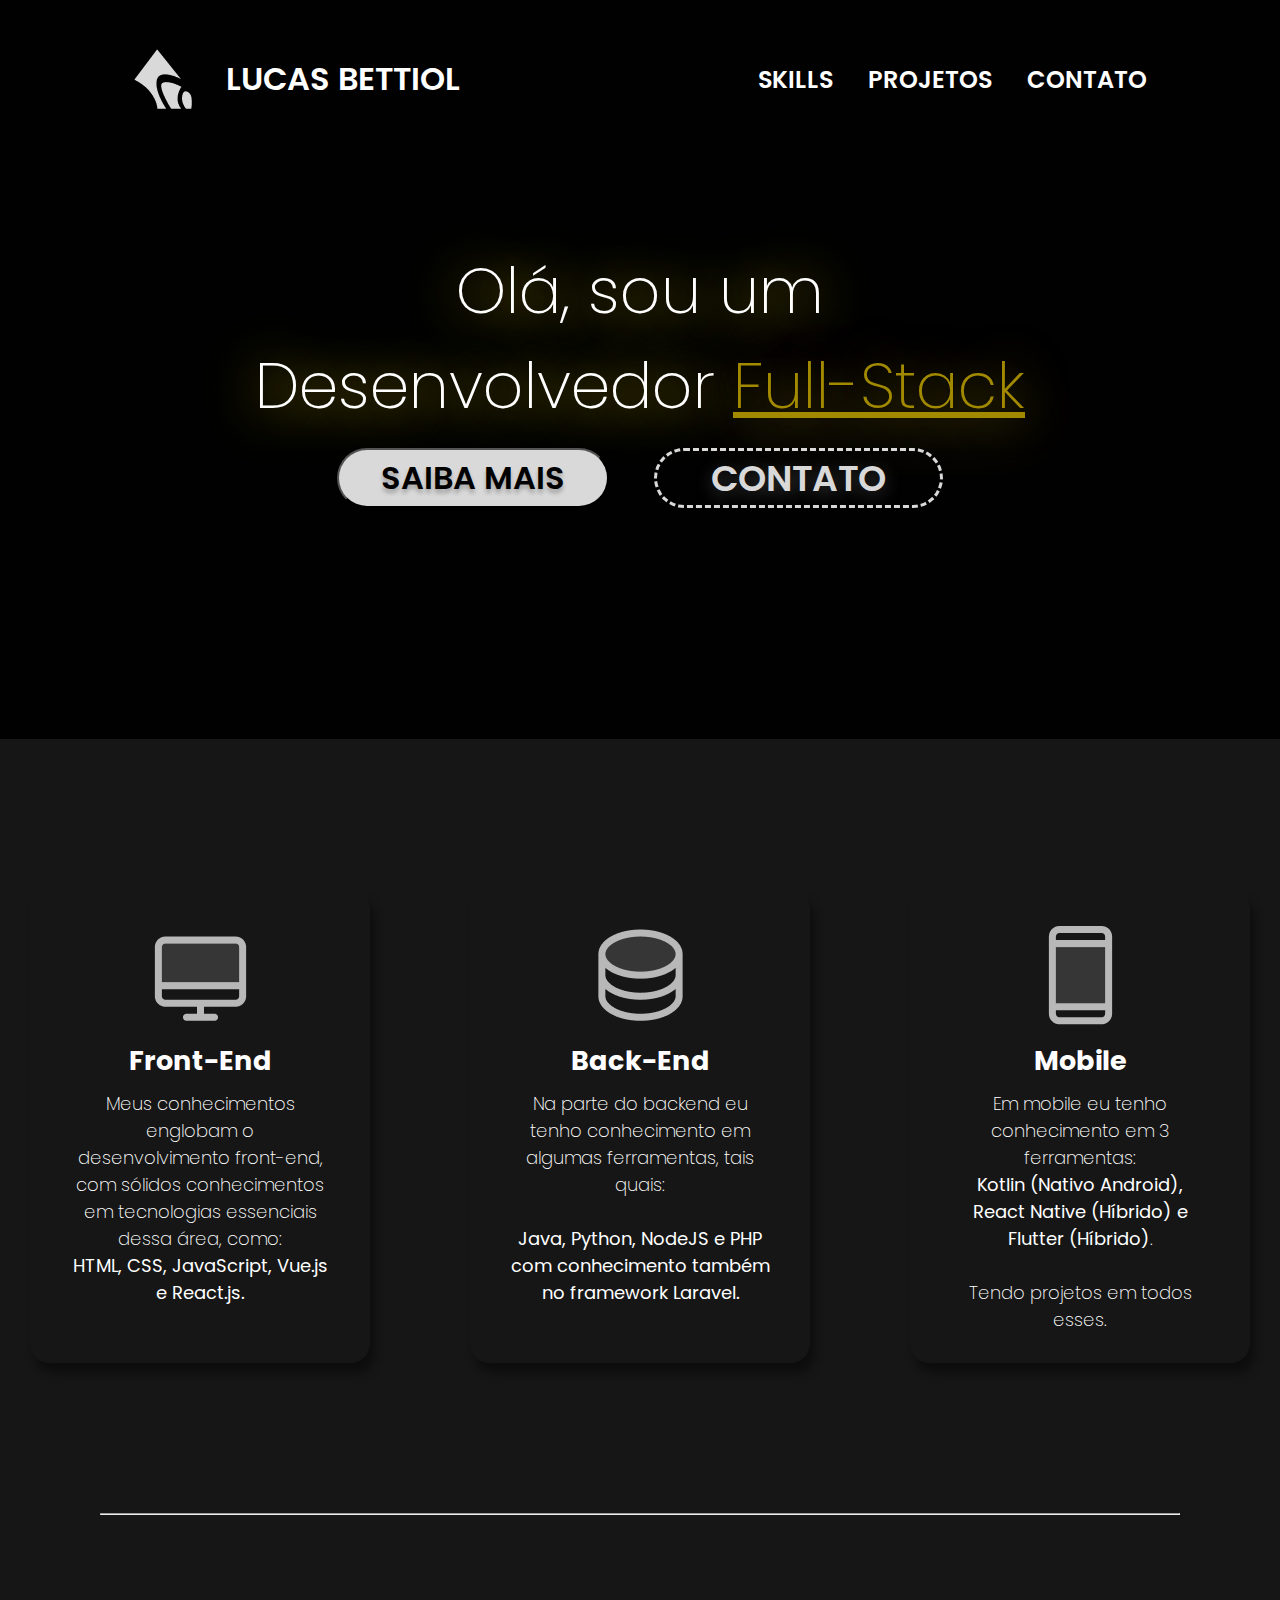
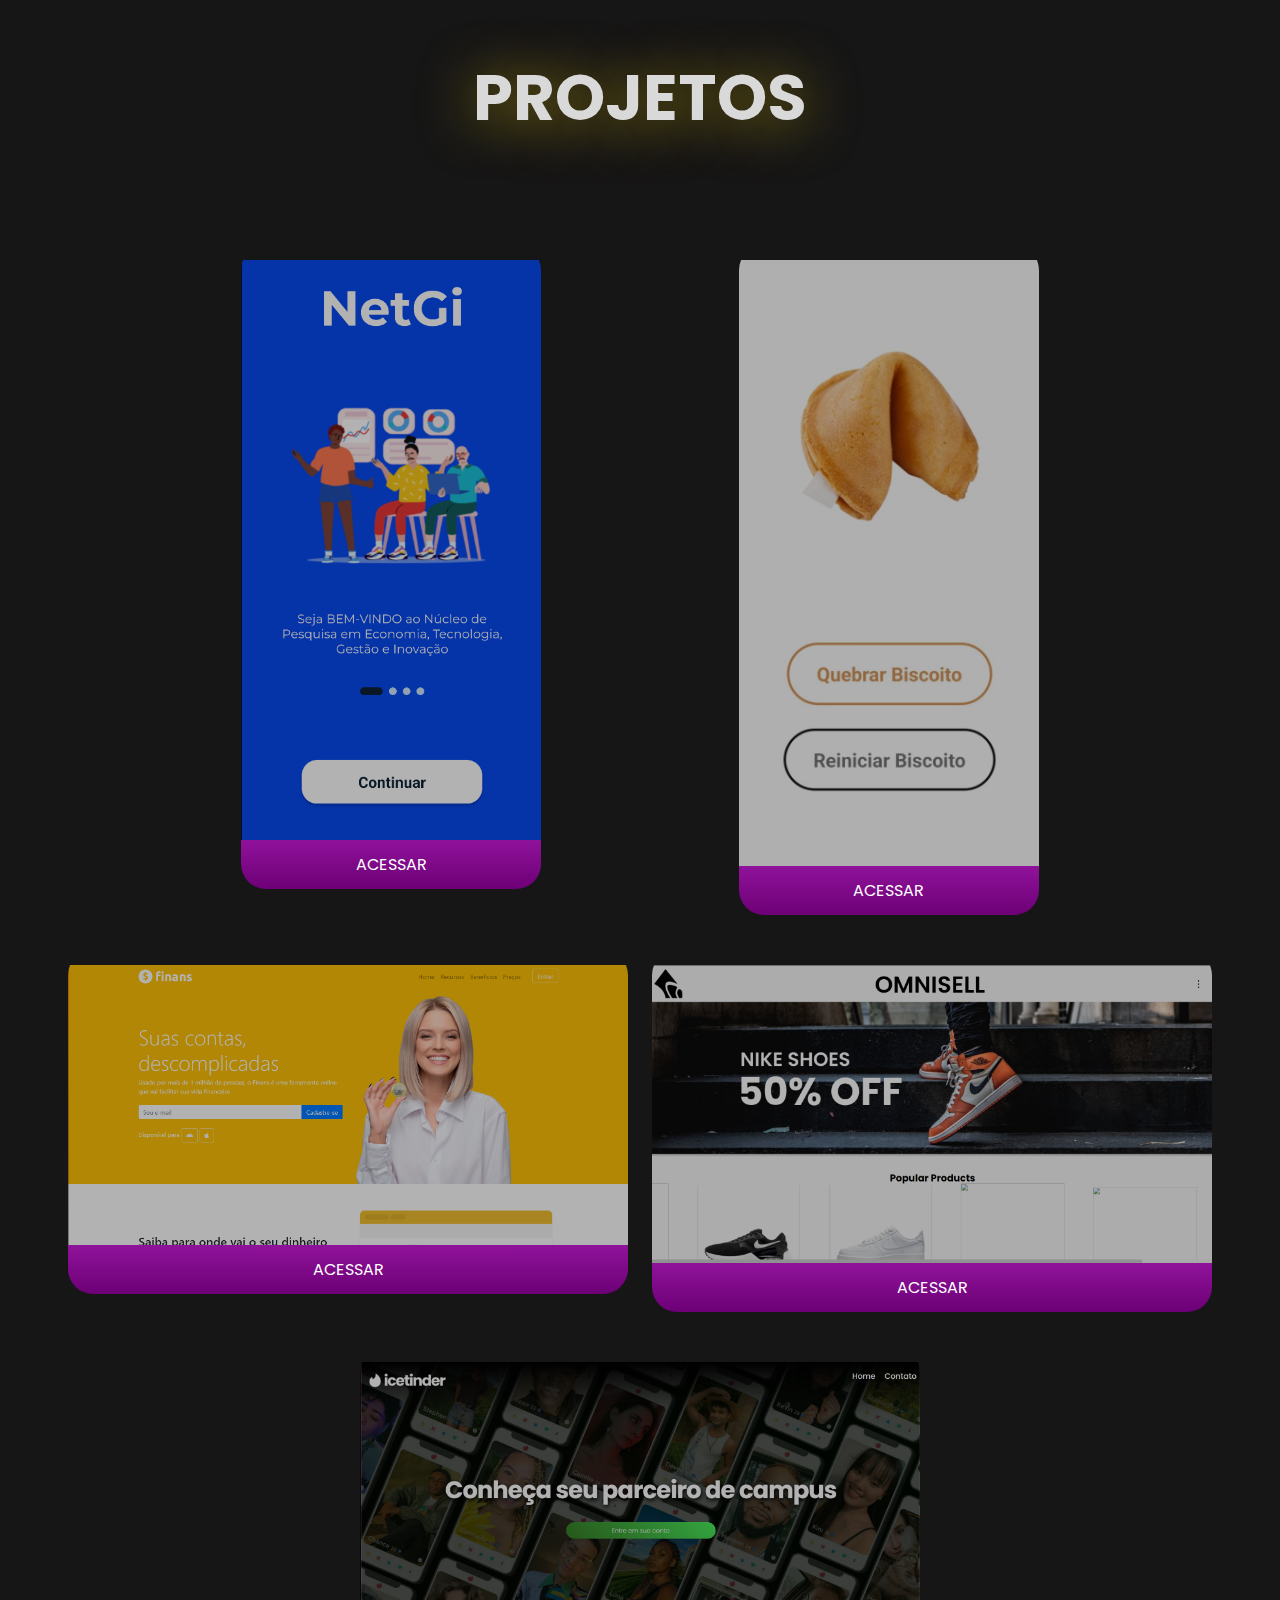
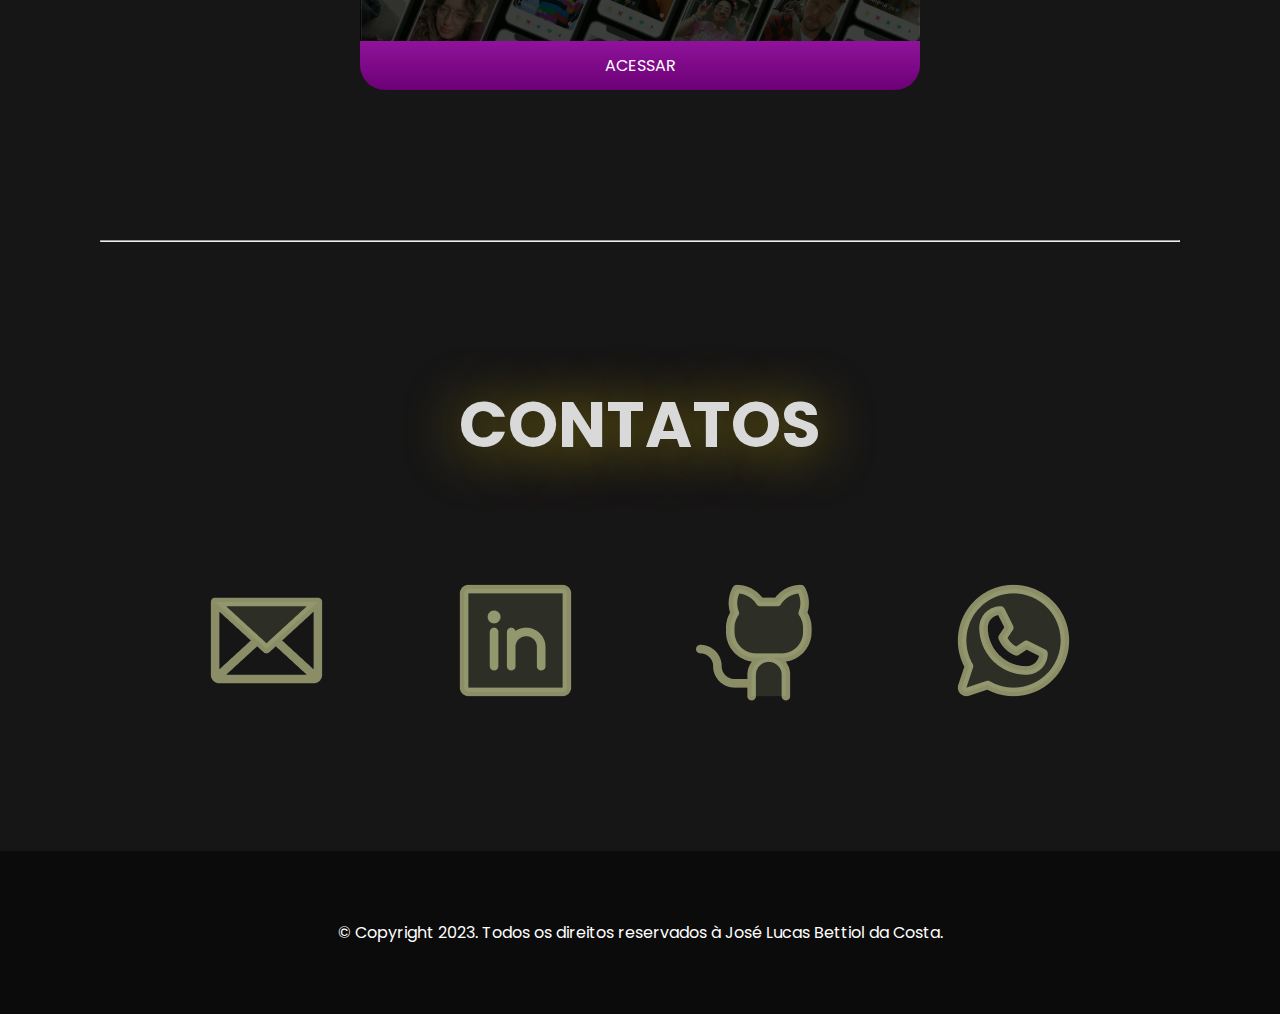
==== index.html @ b861cf7e "Adding everything" ====
<!DOCTYPE html>
<html lang="en">
<head>
    <meta charset="UTF-8">
    <meta name="viewport" content="width=device-width, initial-scale=1.0">
    <link rel="shortcut icon" href="./img/logo.svg" type="image/x-icon">
    <link rel="stylesheet" href="styles.css">
    <title>Lucas Bettiol / Dev FullStack</title>
</head>
<body>
    <header>
        <nav>
            <div class="logo">
                <img src="./img/Vector 1.png" alt="">
                <p>LUCAS BETTIOL</p>
            </div>
            <div class="links">
                <ul>
                    <li><a href="#skills">Skills</a></li>
                    <li><a href="#content">Projetos</a></li>
                    <li><a href="contatos">Contato</a></li>
                </ul>
            </div>
        </nav>
        <div class="apresentacao">
            <h1>Olá, sou um Desenvolvedor <span>Full-Stack</span></h1>
            <div class="buttons">
                <button id="saibamais">Saiba Mais</button>
                <button id="contato">Contato</button>
            </div>
        </div>
    </header>
    <main>
        <section>
            <div id="skills">
                <div class="card">
                    <img src="/img/Desktop.png" alt="Front-End">
                    <h2>Front-End</h2>
                    <p>Meus conhecimentos englobam o desenvolvimento front-end, com sólidos conhecimentos em tecnologias essenciais dessa área, como: <br> <strong>HTML, CSS, JavaScript, Vue.js e React.js.</strong></p>
                </div>
                <div class="card">
                    <img src="/img/Database.png" alt="Back-End">
                    <h2>Back-End</h2>
                    <p>Na parte do backend eu tenho conhecimento em algumas ferramentas, tais quais: <br><br><strong>Java, Python, NodeJS e PHP com conhecimento também no framework Laravel.</strong></p>
                </div>
                <div class="card">
                    <img src="/img/DeviceMobile.png" alt="Mobile">
                    <h2>Mobile</h2>
                    <p>Em mobile eu tenho conhecimento em 3 ferramentas: <br><strong> Kotlin (Nativo Android), React Native (Híbrido) e Flutter (Híbrido)</strong>. <br><br>Tendo projetos em todos esses.</p>
                </div>
            </div>
        </section>
        <hr>
        <article>
            <div id="content">
                <h2 id="titlehead">PROJETOS</h2>
                <div class="projetos">
                    <div class="projeto">
                        <img src="/img/projetos/netgi.png" alt="NetGI" class="mobile-app">
                        <a href="#">ACESSAR</a>
                    </div>
                    <div class="projeto">
                        <img src="/img/projetos/biscoito da sorte.jpeg" alt="NetGI" class="mobile-app">
                        <a href="#">ACESSAR</a>
                    </div>
                    <div class="projeto ">
                        <img src="/img/projetos/finans.png" alt="NetGI" class="desktop-img">
                        <a href="#">ACESSAR</a>
                    </div>
                    <div class="projeto">
                        <img src="/img/projetos/omnisell.png" alt="NetGI" class="desktop-img">
                        <a href="#">ACESSAR</a>
                    </div>
                    <div class="projeto">
                        <img src="/img/projetos/icetinder.png" alt="NetGI" class="desktop-img">
                        <a href="#">ACESSAR</a>
                    </div>
                </div>
            </div>
        </article>
        <hr>
        <article>
            <div id="content">
                <h2 id="titlehead">CONTATOS</h2>
                <div id="contatos">
                    <ul>
                        <li><a href="mailto:jlucas.bettiol@gmail.com"><img src="/img/Envelope.png" alt="E-mail"></a></li>
                        <li><a href="https://www.linkedin.com/in/josé-lucas-bettiol-da-costa-25467225b/"><img src="/img/LinkedinLogo.png" alt="Linkedin"></a></li>
                        <li><a href="https://github.com/LucasBDC/"><img src="/img/GithubLogo.png" alt="Github"></a></li>
                        <li><a href="https://api.whatsapp.com/send?phone=55092992599494"><img src="/img/WhatsappLogo.png" alt="Whatsapp"></a></li>
                    </ul>
                </div>
            </div>
        </article>
    </main>
    <footer>
        <p>&copy Copyright 2023. Todos os direitos reservados à José Lucas Bettiol da Costa.</p>
    </footer>
</body>
</html>
---- styles.css ----
@import url('https://fonts.googleapis.com/css2?family=Poppins:wght@300;500;600;700&display=swap');

*{
    margin: 0;
    padding: 0;
    font-family: "Poppins", sans-serif;
    list-style-type: none;
    text-decoration: none;
    color: #FFF;
}

header{
    background: #010101;
    padding-top: 3.0rem;
    display: flex;
    flex-direction: column;
    justify-content: center;
}

body{
    background-color: #161616;
}

nav{
    display: flex;
    justify-content: space-around;
    align-items: center;
    flex-wrap: wrap;
}

main{
    padding: 0 ;
}

.logo{
    display: flex;
    color: white;
    color: #FFF;
    text-align: center;
    font-size: 2rem;
    font-weight: 600;
    align-items: center;
}

.logo p{
    width: 300px;
}

.links ul{
    display: flex;
    gap: 2.19rem;
    color: #FFF;
    text-align: center;
    font-size: 1.5rem;
    font-weight: 600;
}

.links ul li a{
    color: #FFF;
    text-transform: uppercase;
}

.apresentacao{
    padding: 133px 0 21px 0;
    display: flex;
    align-items: center;
    flex-direction: column;
    color: #FFF;
    text-align: center;
    font-size: 2rem;
}

.apresentacao h1{
    font-weight: 200;
    text-shadow: 0px 4px 50px rgb(255, 215, 16);
    width: 800px;
}

.apresentacao span{
    color: rgb(161, 137, 0);
    text-shadow: 0px 4px 50px rgba(255, 217, 16, 0.52);
    text-decoration: underline;
}

.buttons{
    display: flex;
    flex-wrap: wrap;
    gap: 45px;
    padding-top: 15px;
    padding-bottom: 210px;
    justify-content: center;
}

#saibamais{
    cursor: pointer;
    border-radius: 40px;
    background: #D9D9D9;
    width: 272px;
    height: 60px;
    flex-shrink: 0;
    color: #010101;
    text-align: center;
    text-shadow: 0px 4px 4px rgba(0, 0, 0, 0.25);
    font-size: 32px;
    font-weight: 600;   
    text-transform: uppercase;
}

#contato{
    cursor: pointer;
    background-color: transparent;
    padding: 0 54px;
    height: 60px;
    flex-shrink: 0;
    border-radius: 40px;
    border: 3px dashed #D9D9D9;
    color: #D9D9D9;
    text-align: center;
    text-shadow: 0px 4px 17px rgba(125, 125, 125, 0.49);
    font-size: 36px;    
    text-transform: uppercase;
    font-weight: 600;
}

section{
    display: flex;
    justify-content: center;
    padding: 150px 0 150px 0;
}
#skills{
    display: flex;
    justify-content: center;
    gap: 100px;
    width: 1280;
    flex-wrap: wrap;
}

.card{
    gap: 9px;
    display: flex;
    flex-direction: column;
    align-items: center;
    width: 300px;
    color: #FFF;
    text-align: center;
    font-size: 18px;
    font-weight: 200;
    padding: 30px 20px;
    border-radius: 20px;
    -webkit-border-radius: 20px;
    -moz-border-radius: 20px;
    -ms-border-radius: 20px;
    -o-border-radius: 20px;
    transition: .2s ease-in-out;
    -webkit-transition: .2s ease-in-out;
    -moz-transition: .2s ease-in-out;
    -ms-transition: .2s ease-in-out;
    -o-transition: .2s ease-in-out;
    box-shadow: 5px 10px 10px rgba(0, 0, 0, 0.419);
}

.card p{
    padding: 0 20px;
    text-align: center;
}

.card:hover{
    background-color: #1b1b1b;
}

/* ------------------------------------------- */

hr{
    margin: 0 100px;
}

article{
    padding: 135px 0;
    display: flex;
    justify-content: center;
}

#content{
    display: flex;
    flex-direction: column;
    justify-content: center;
    align-items: center;
}

#titlehead{
    color: #D9D9D9;
    text-align: center;
    text-shadow: 0px 4px 54px rgba(255, 217, 16, 0.52);
    font-size: 64px;
    font-family: Poppins;
    font-weight: 700;
    padding-bottom: 100px;
}

.projetos{
    display: flex;
    justify-content: space-evenly;
    flex-wrap: wrap;
    width: 90%;
    gap: 20px;
    
}

.projeto{
    padding: 15px 0;
    border-radius: 25px;
    display: flex;
    flex-direction: column;
    -webkit-border-radius: 25px;
    -moz-border-radius: 25px;
    -ms-border-radius: 25px;
    -o-border-radius: 25px;
    overflow: hidden;
}

.projeto img {
    filter: brightness(0.7);
    -webkit-filter: brightness(0.7);
    transition: .2s ease-in-out;
    -webkit-transition: .2s ease-in-out;
    -moz-transition: .2s ease-in-out;
    -ms-transition: .2s ease-in-out;
    -o-transition: .2s ease-in-out;
    cursor: pointer;
}

.projeto a{
    width: 100%;
    padding: 12px 0;
    flex-shrink: 0;
    border-radius: 0px 0px 25px 25px;
    background: linear-gradient(180deg, rgba(235, 16, 255, 0.57) 0%, #6D0076 100%);
    border: none;
    cursor: pointer;
    transition: .2s ease-in-out;
    -webkit-transition: .2s ease-in-out;
    -moz-transition: .2s ease-in-out;
    -ms-transition: .2s ease-in-out;
    -o-transition: .2s ease-in-out;
    z-index: 1;
    text-align: center;
}

.projeto img:hover{
    filter: brightness(1);
}

.projeto .desktop-img{
    width: 560px;
}

.projeto .mobile-app{
    width: 300px;
}

#contatos ul{
    display: flex;
    flex-direction: row;
    gap: 112px;
}

#contatos ul li{
    transition: .3s ease-in-out;
    -webkit-transition: .3s ease-in-out;
    -moz-transition: .3s ease-in-out;
    -ms-transition: .3s ease-in-out;
    -o-transition: .3s ease-in-out;
}

#contatos ul li:hover{
    transform: scale(1.2) rotate(5deg);
    -webkit-transform: scale(1.2) rotate(5deg);
    -moz-transform: scale(1.2) rotate(5deg);
    -ms-transform: scale(1.2) rotate(5deg);
    -o-transform: scale(1.2) rotate(5deg);
}

footer{
    display: flex;
    justify-content: center;
    background-color: #0B0B0B;;
}

footer p{
    padding: 69px;
    text-align: center;
}

/* Making Responsive */

@media (max-width: 576px){
    header nav .links{
        visibility: hidden;
        
    }
    header nav{
        align-items: center;
    }
    .apresentacao h1{
        font-size: 2rem;
        width: 300px;
        font-weight: 400;
        margin-bottom: 50px;
    }
    #contatos ul{
        flex-direction: column;
    }

    #titlehead{
        font-size: 40px;
    }
    .projeto .desktop-img{
        width: 380px;
    }
    .buttons{

        gap: 30px;
    }
}

@media (min-width: 576px) and (max-width: 768px){
    .logo p{
        font-size: 30px;
    }
    .apresentacao h1{
        font-size: 2.8rem;
        width: 600px;
    }
    #contatos ul{
        gap: 50px;

    }
}

@media (min-width: 768px) and (max-width: 992px){
  
    .apresentacao h1{
        font-size: 3.5rem;
        width: 800px;
    }
    #contatos ul{
        gap: 50px;

    }
}
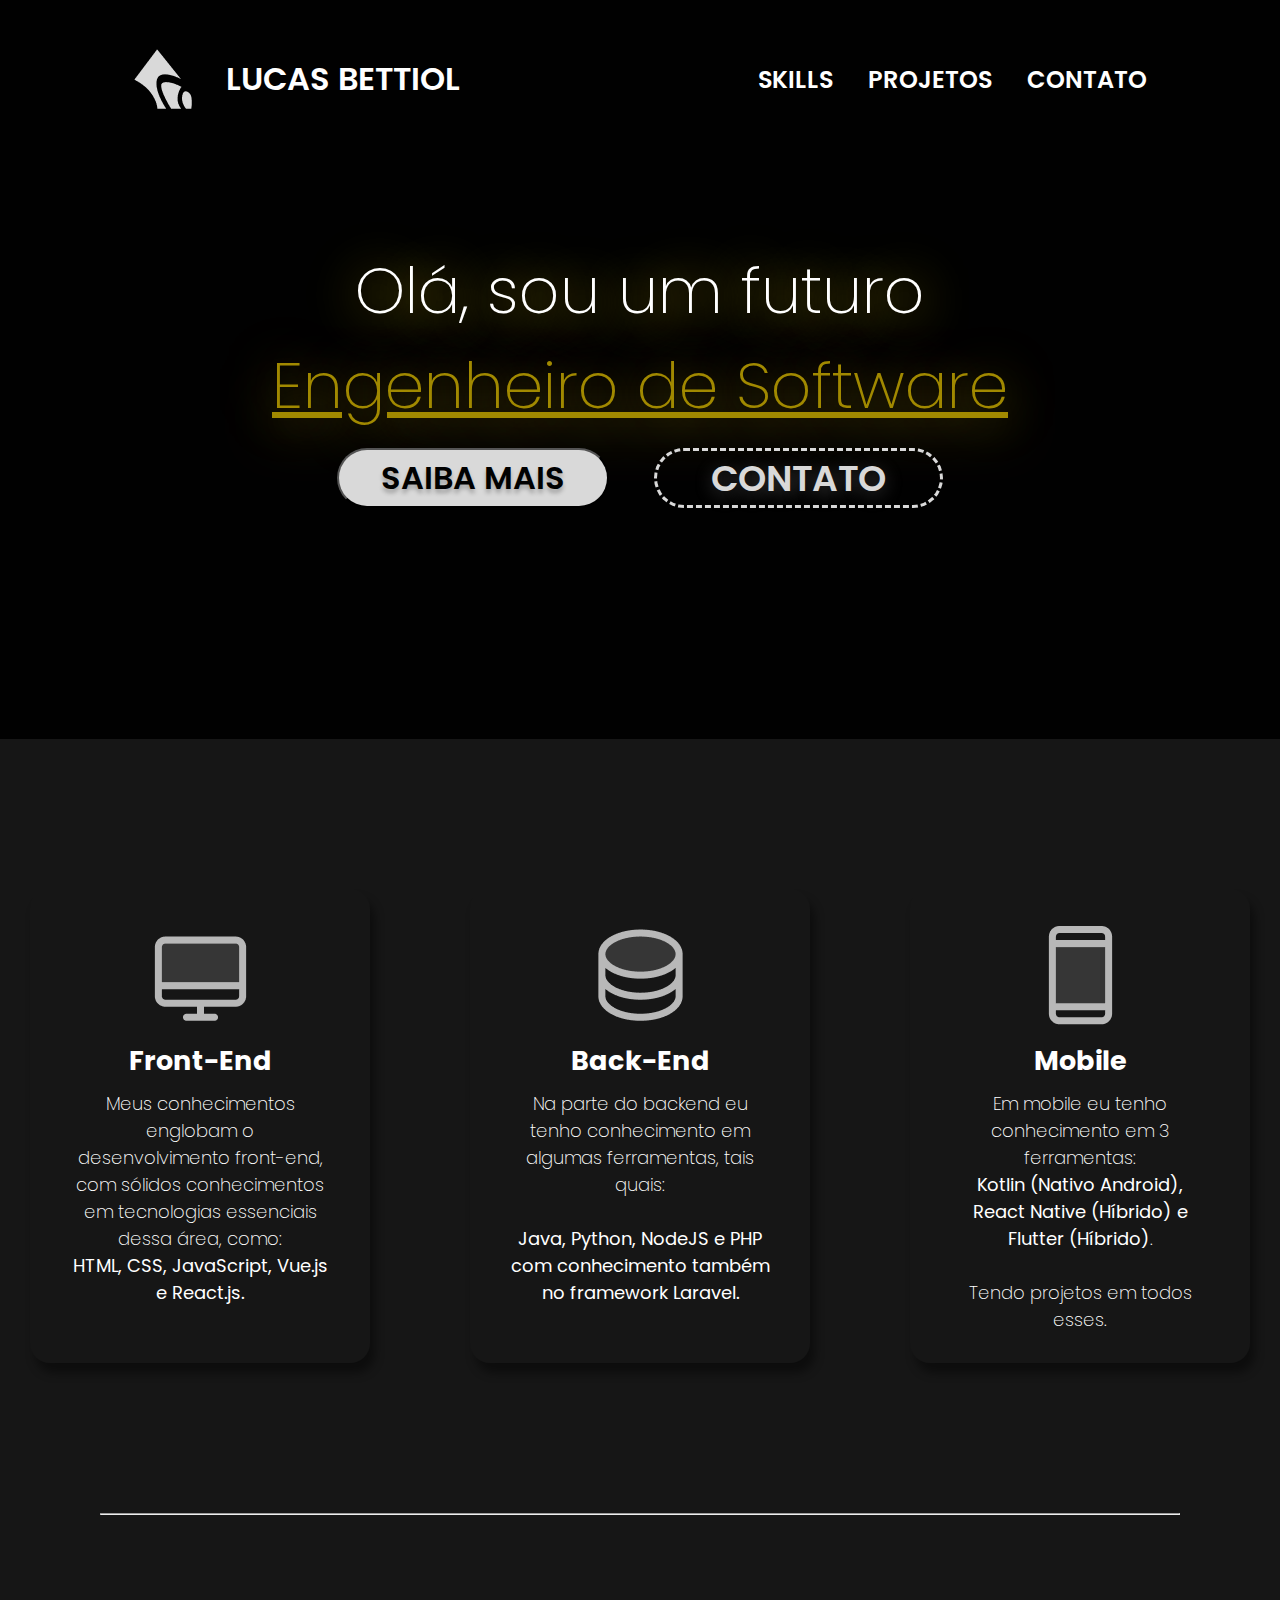
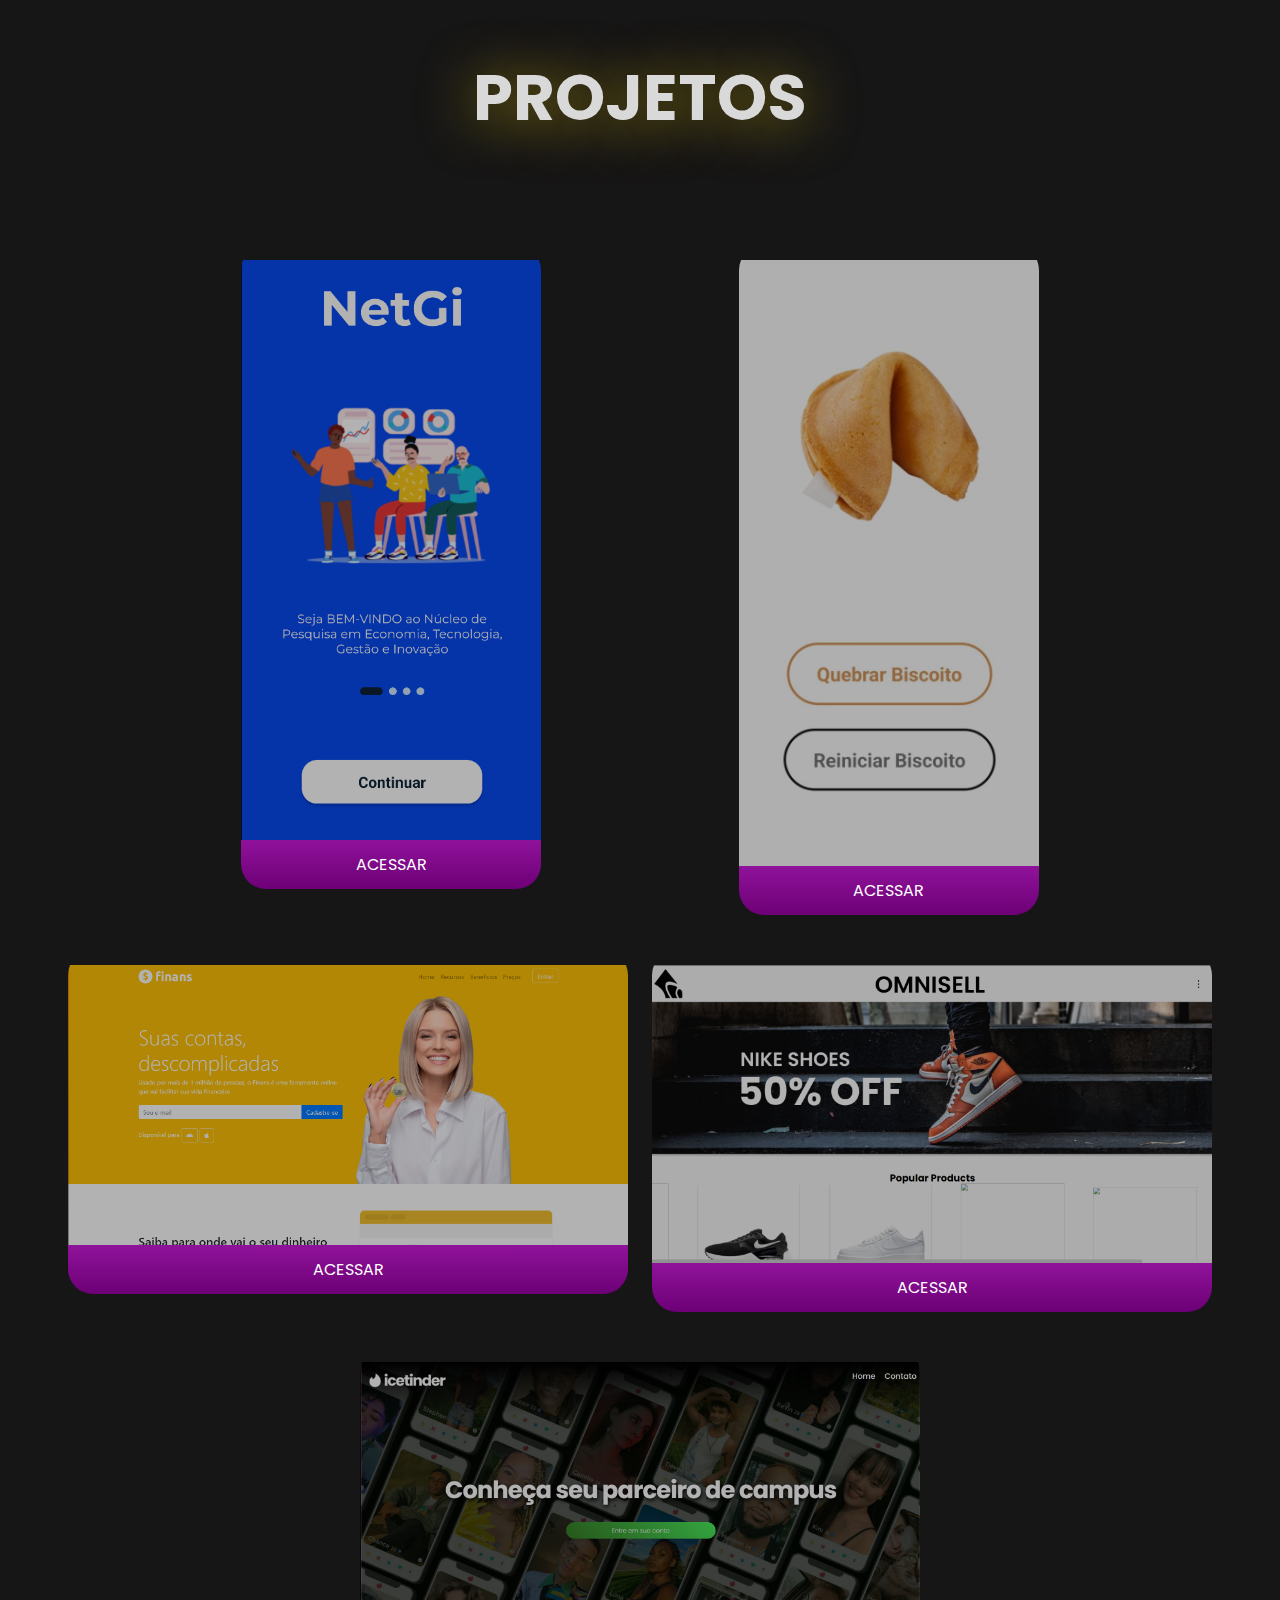
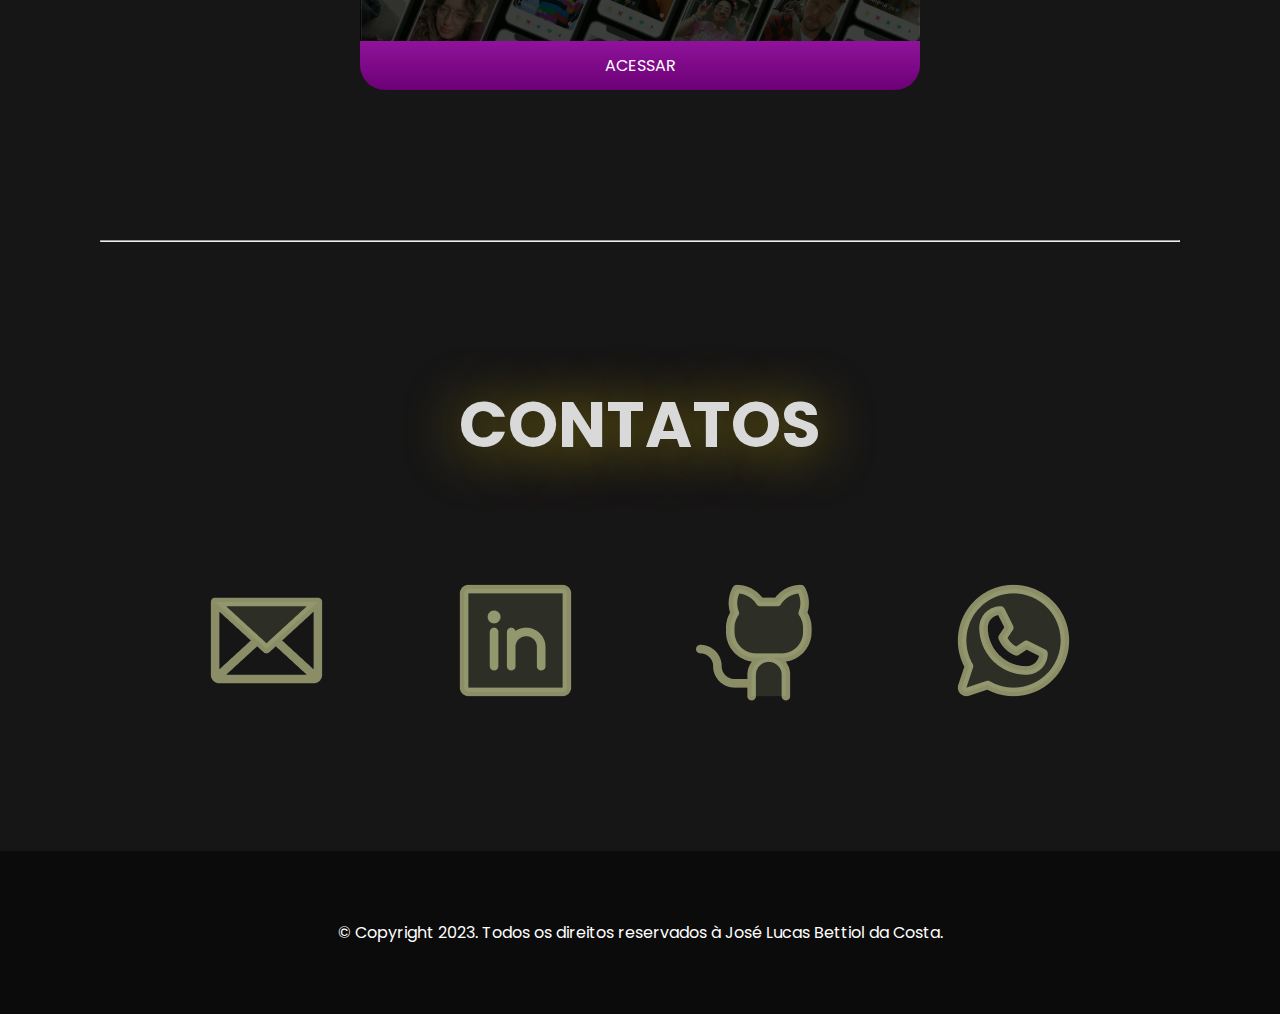
==== commit e28b8229: "Update index.html" ====
--- a/index.html
+++ b/index.html
@@ -5,7 +5,7 @@
     <meta name="viewport" content="width=device-width, initial-scale=1.0">
     <link rel="shortcut icon" href="./img/logo.svg" type="image/x-icon">
     <link rel="stylesheet" href="styles.css">
-    <title>Lucas Bettiol / Dev FullStack</title>
+    <title>Lucas Bettiol / Dev</title>
 </head>
 <body>
     <header>
@@ -23,7 +23,7 @@
             </div>
         </nav>
         <div class="apresentacao">
-            <h1>Olá, sou um Desenvolvedor <span>Full-Stack</span></h1>
+            <h1>Olá, sou um futuro <span>Engenheiro de Software</span></h1>
             <div class="buttons">
                 <button id="saibamais">Saiba Mais</button>
                 <button id="contato">Contato</button>
@@ -97,4 +97,4 @@
         <p>&copy Copyright 2023. Todos os direitos reservados à José Lucas Bettiol da Costa.</p>
     </footer>
 </body>
-</html>+</html>
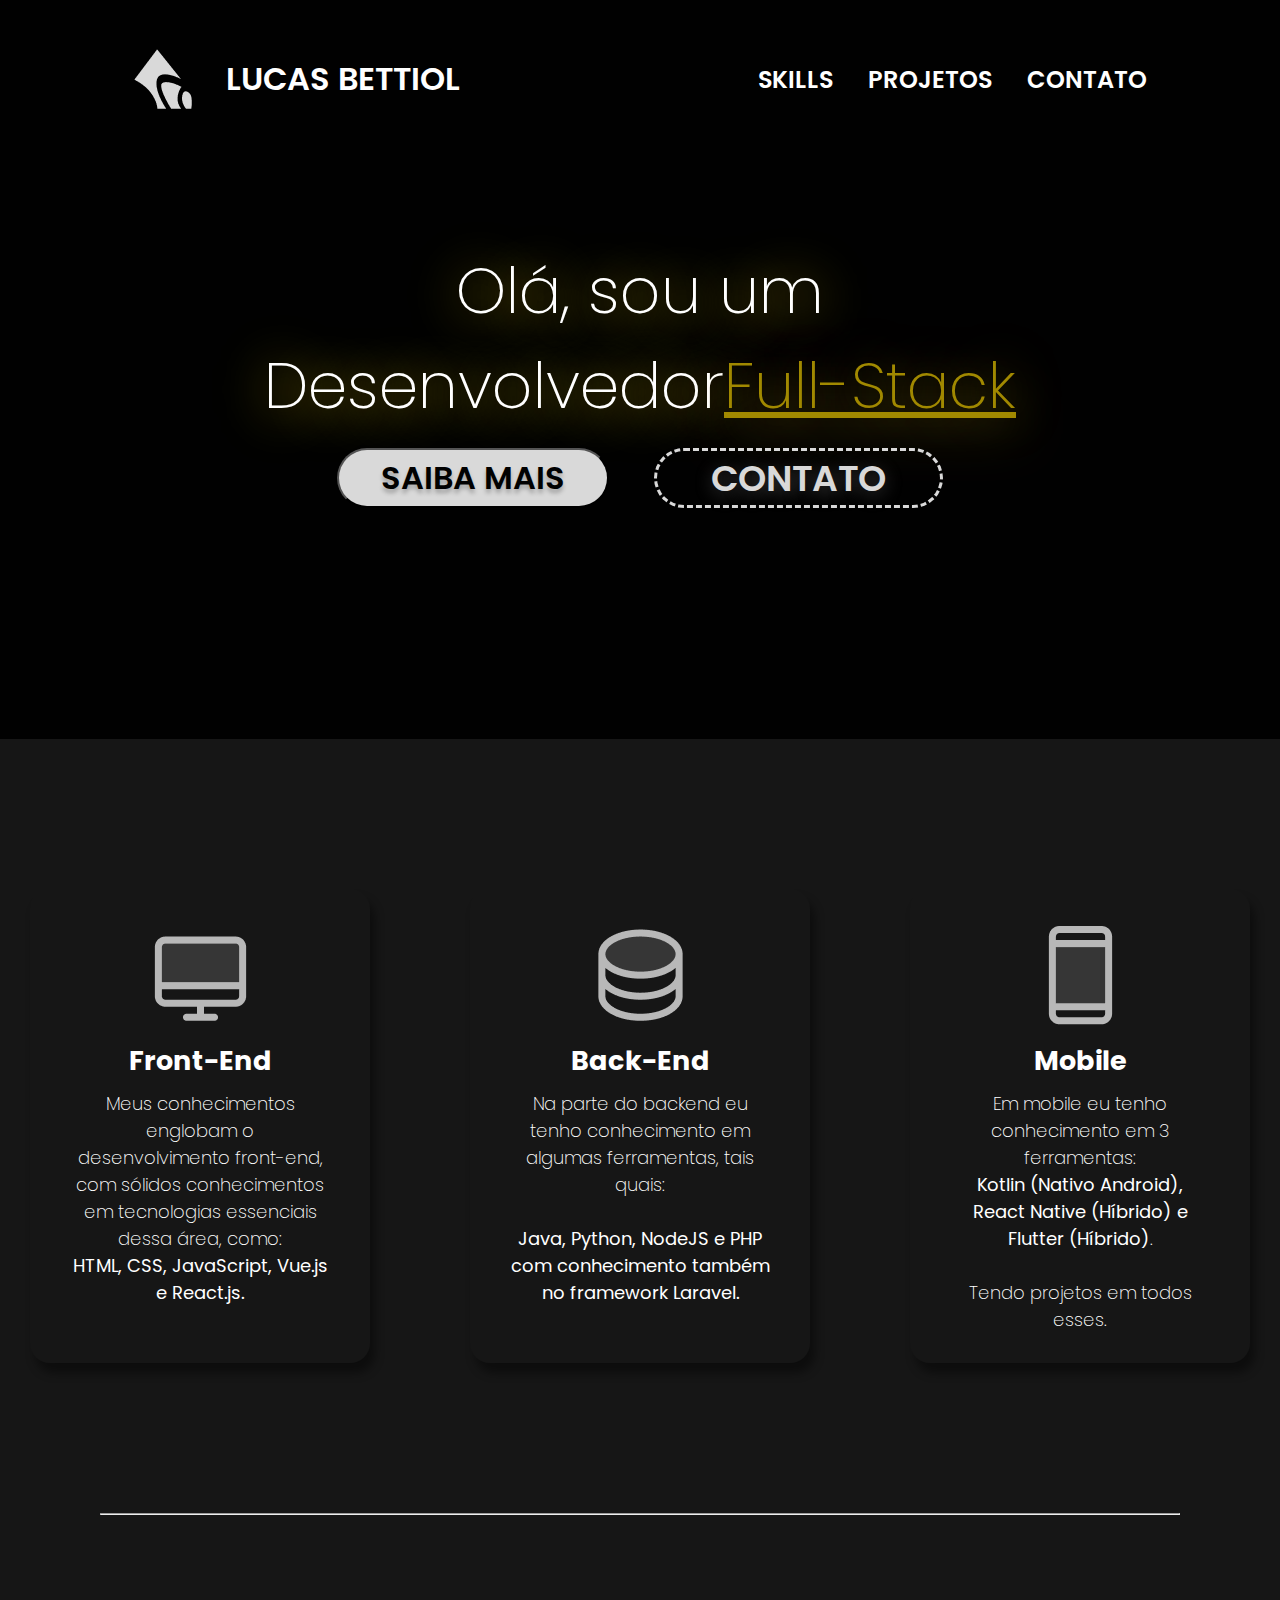
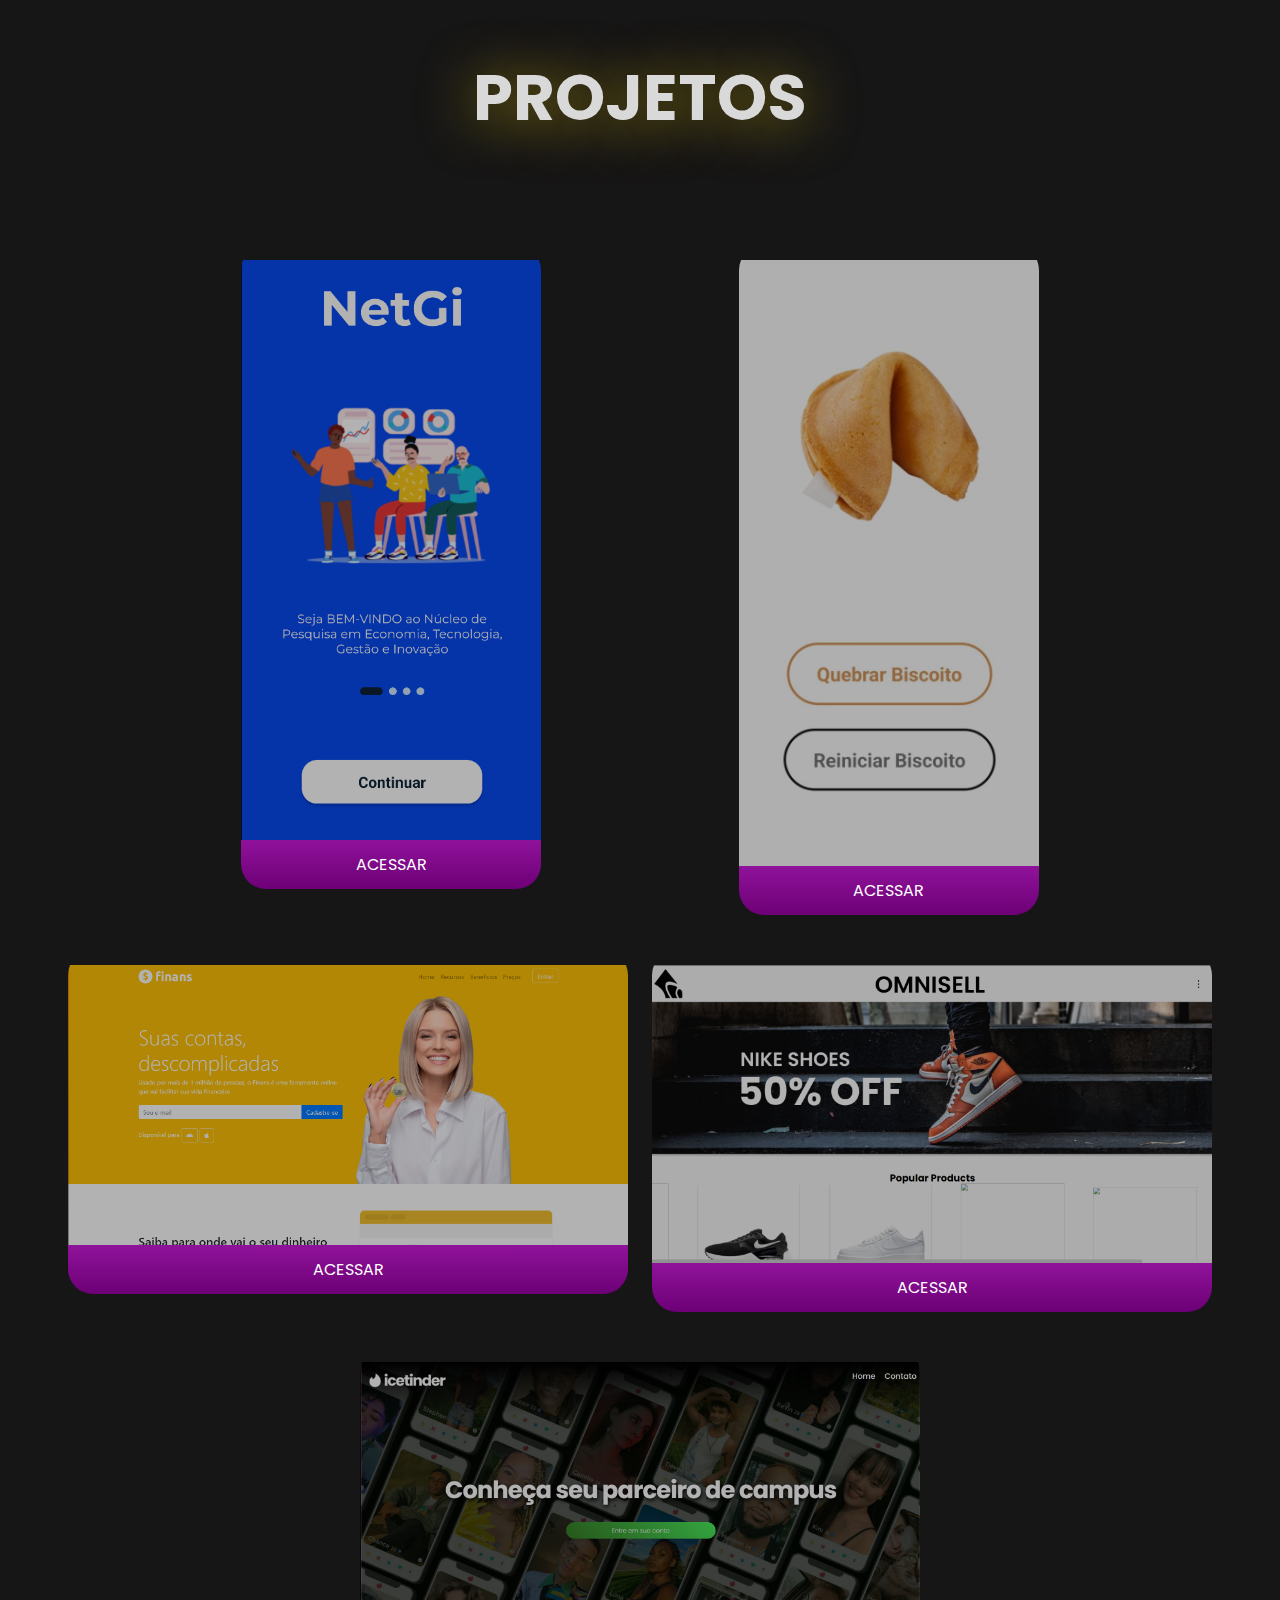
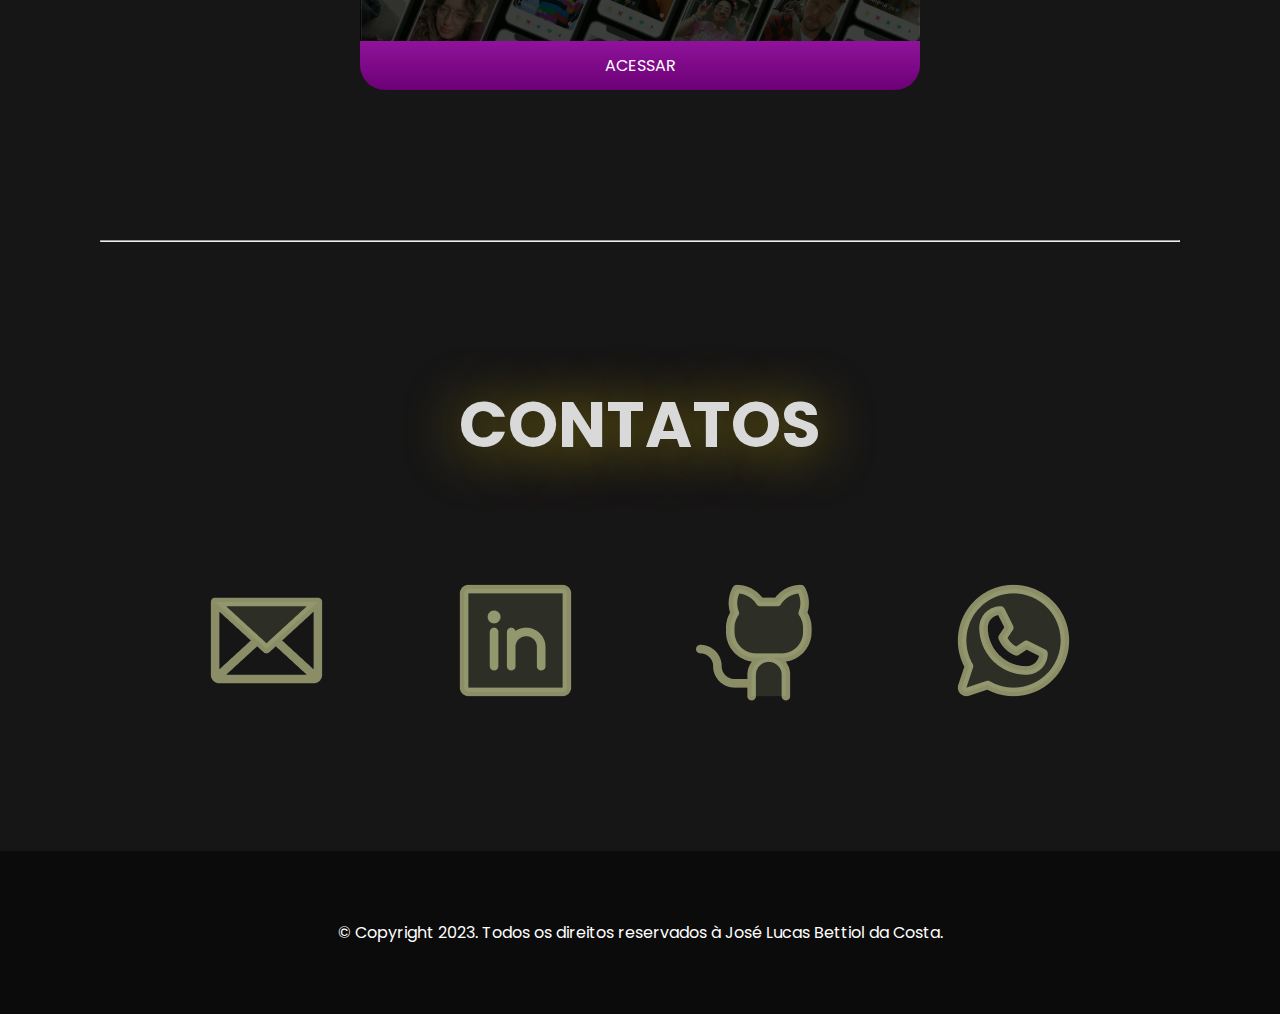
==== commit 93c1f1f8: "Update index.html" ====
--- a/index.html
+++ b/index.html
@@ -23,7 +23,7 @@
             </div>
         </nav>
         <div class="apresentacao">
-            <h1>Olá, sou um futuro <span>Engenheiro de Software</span></h1>
+            <h1>Olá, sou um Desenvolvedor<span>Full-Stack</span></h1>
             <div class="buttons">
                 <button id="saibamais">Saiba Mais</button>
                 <button id="contato">Contato</button>
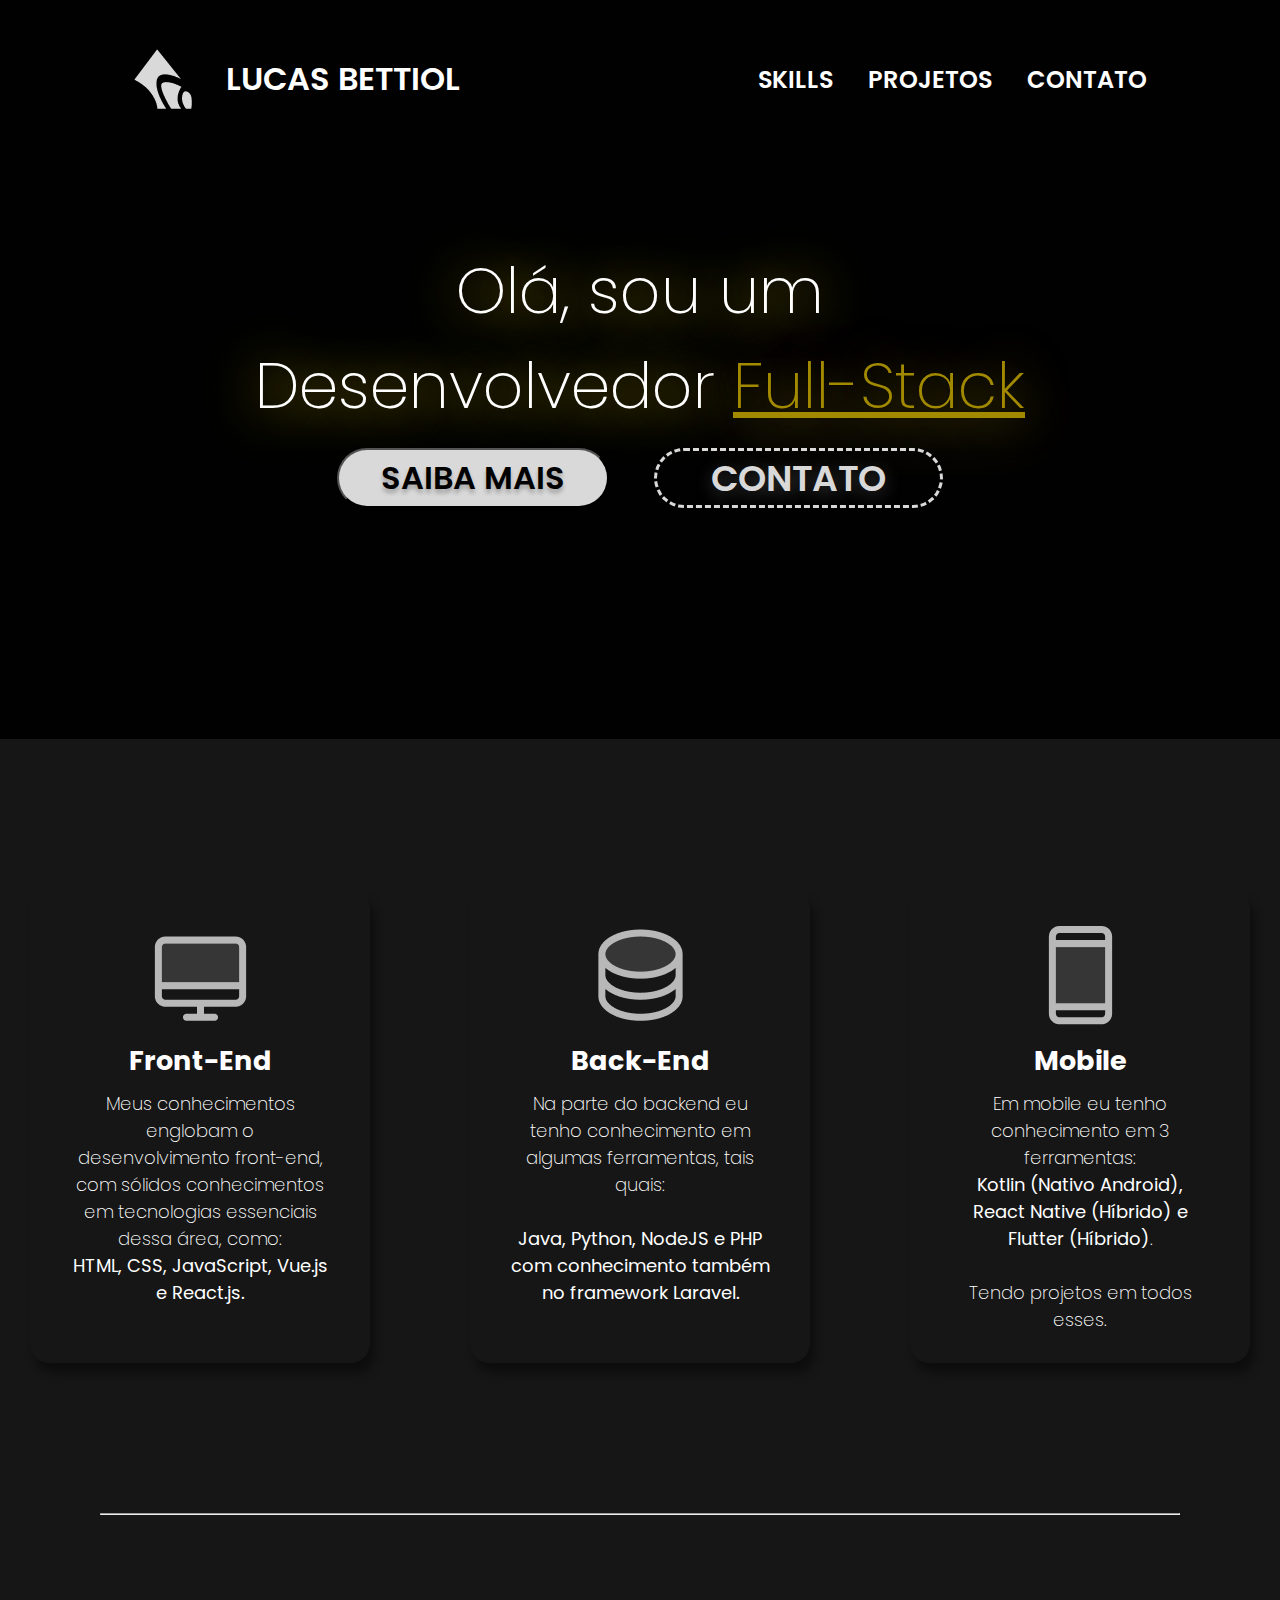
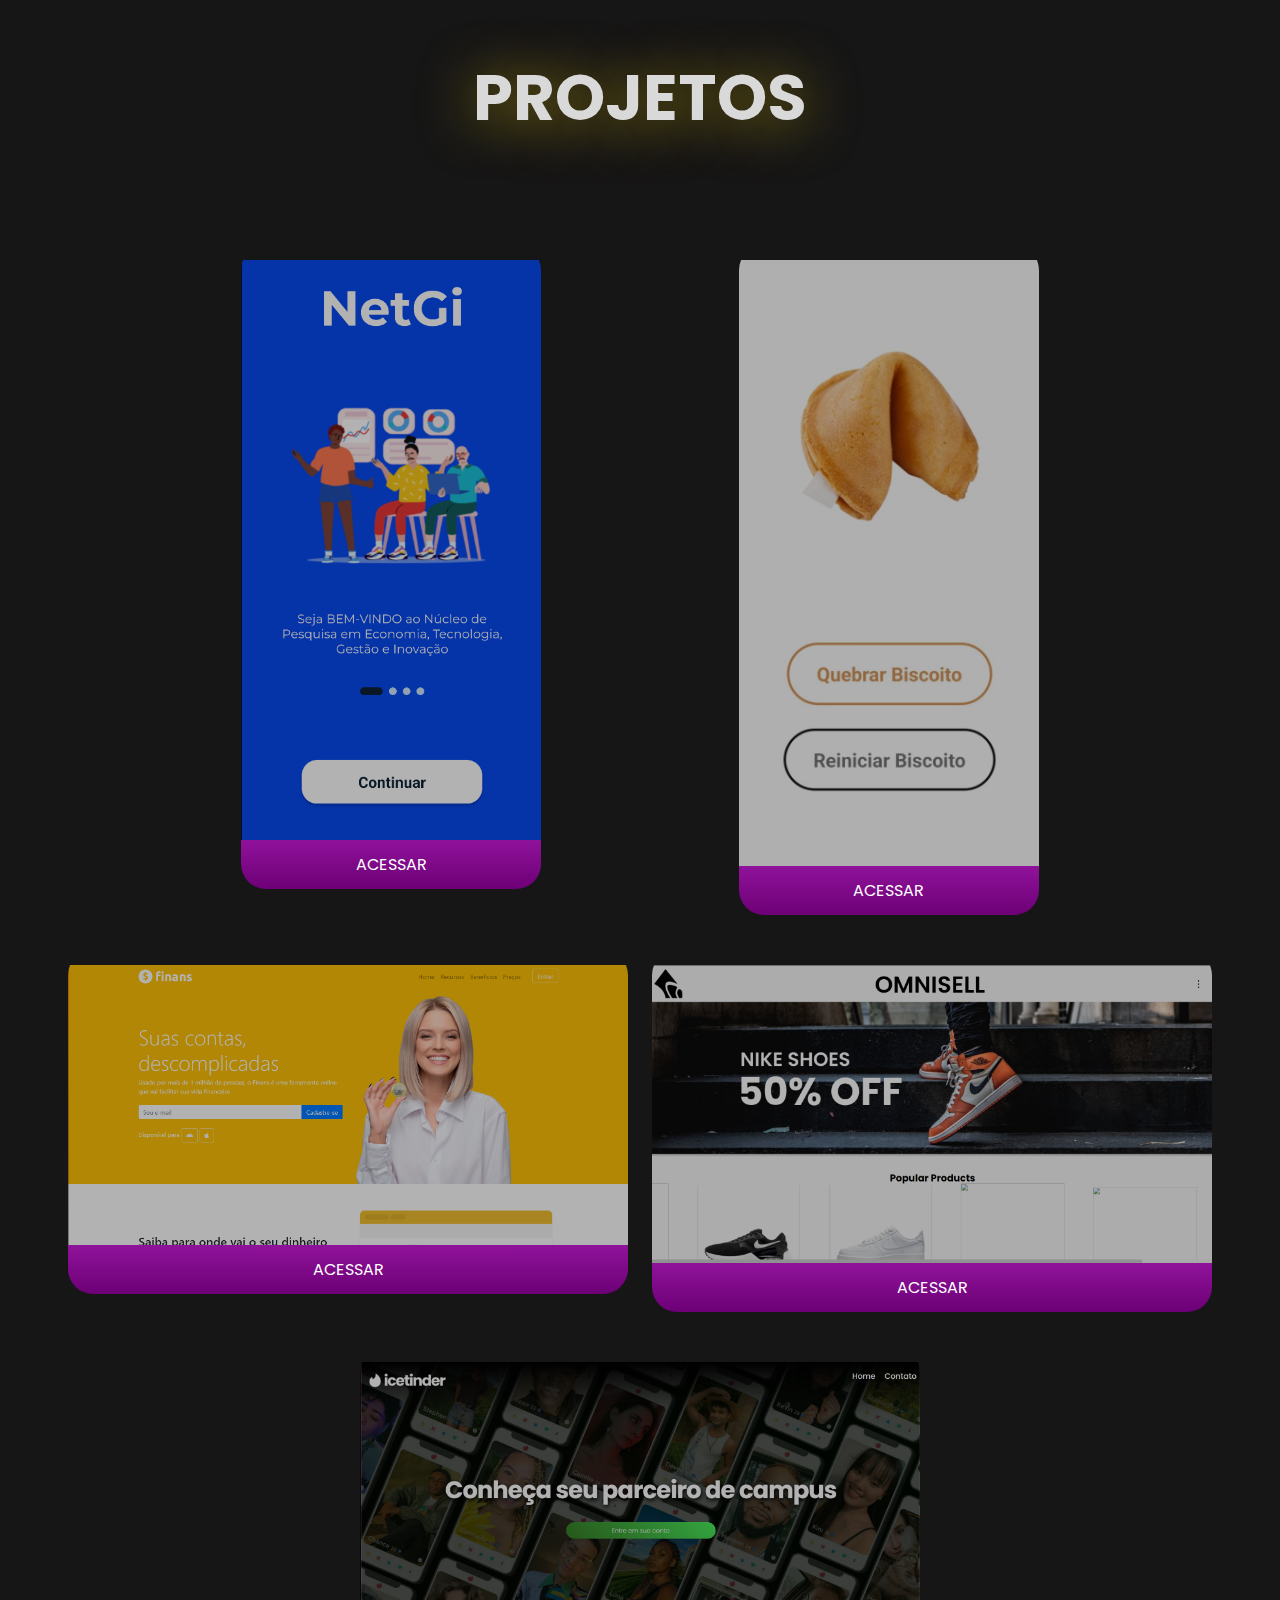
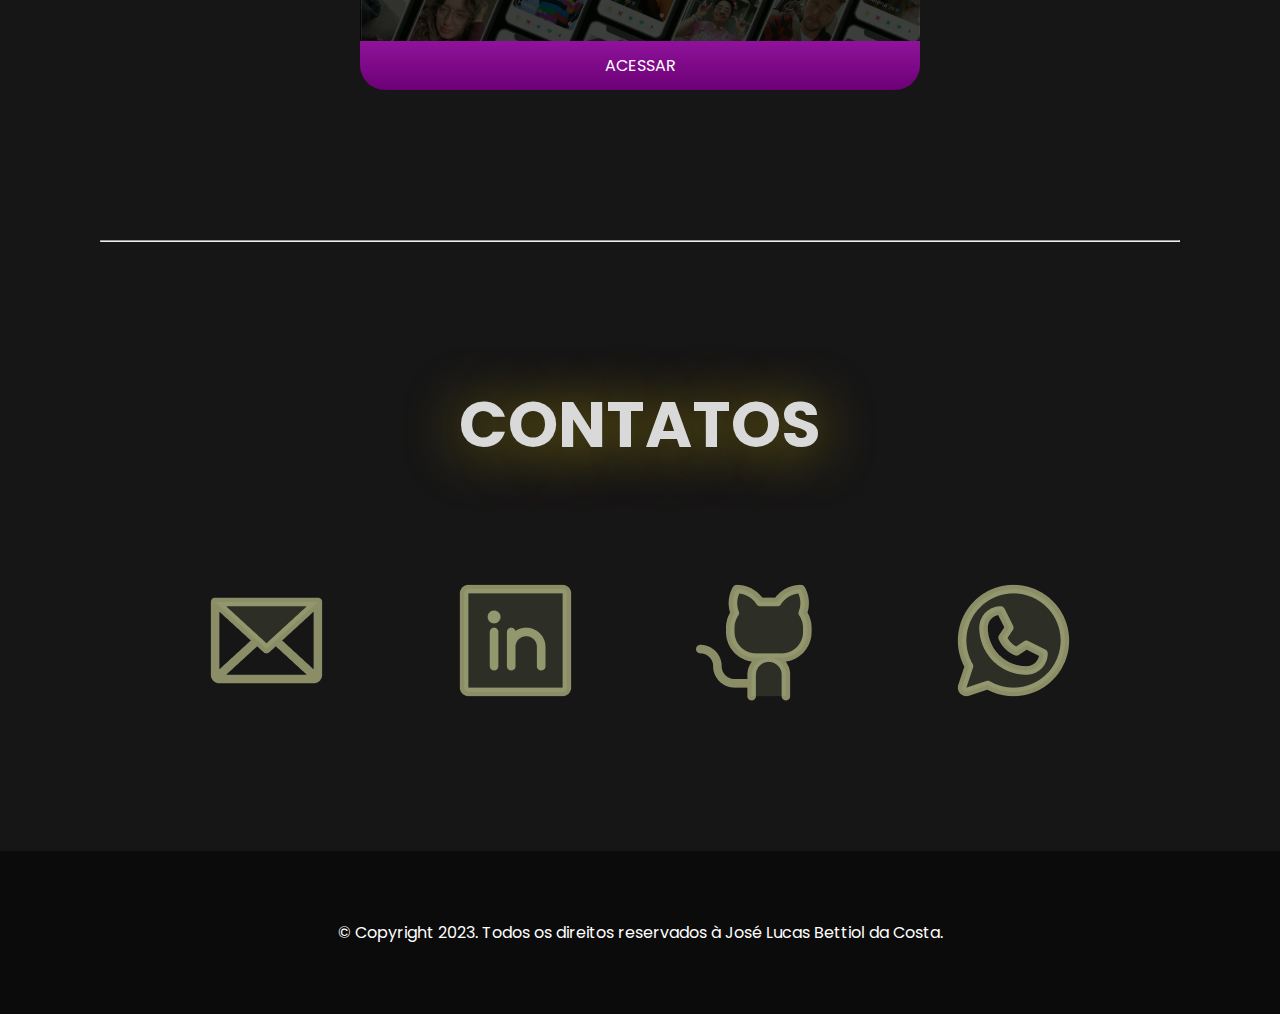
==== commit 4534dc37: "Update index.html" ====
--- a/index.html
+++ b/index.html
@@ -23,7 +23,7 @@
             </div>
         </nav>
         <div class="apresentacao">
-            <h1>Olá, sou um Desenvolvedor<span>Full-Stack</span></h1>
+            <h1>Olá, sou um Desenvolvedor <span>Full-Stack</span></h1>
             <div class="buttons">
                 <button id="saibamais">Saiba Mais</button>
                 <button id="contato">Contato</button>
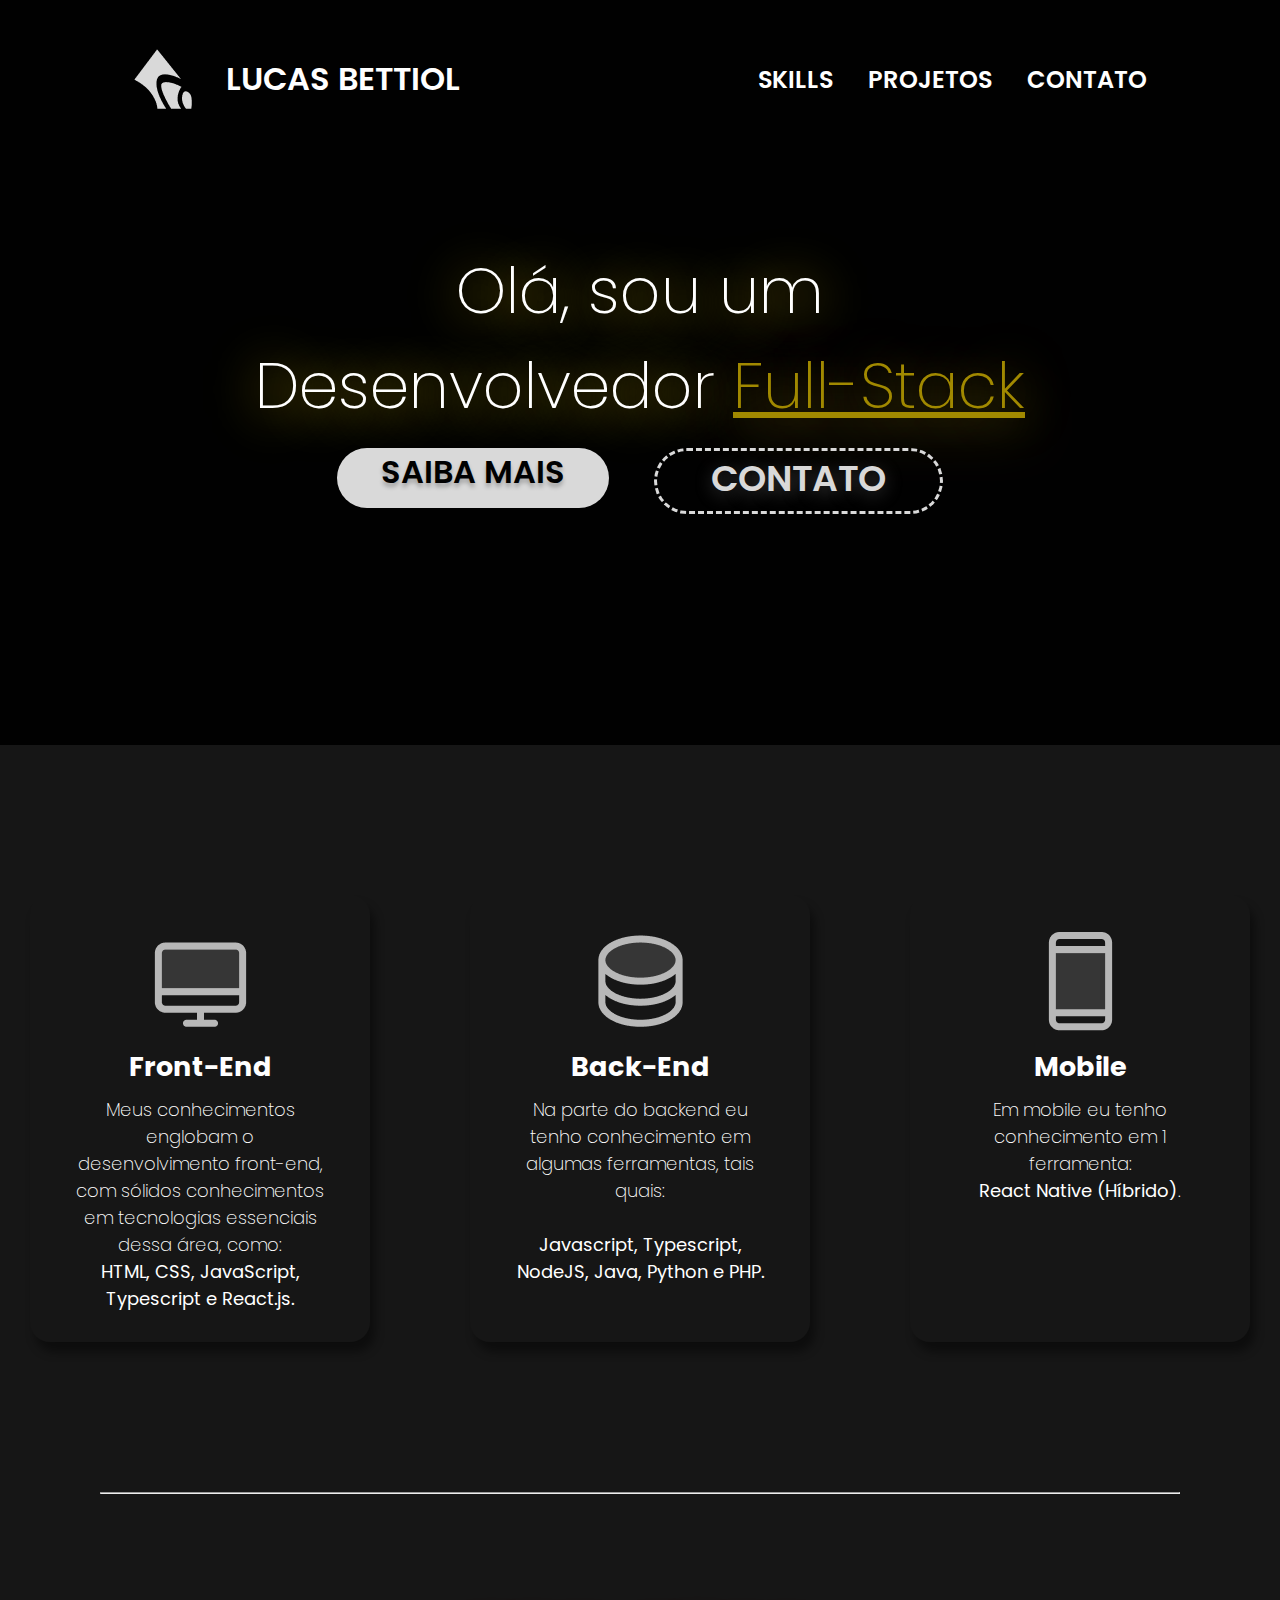
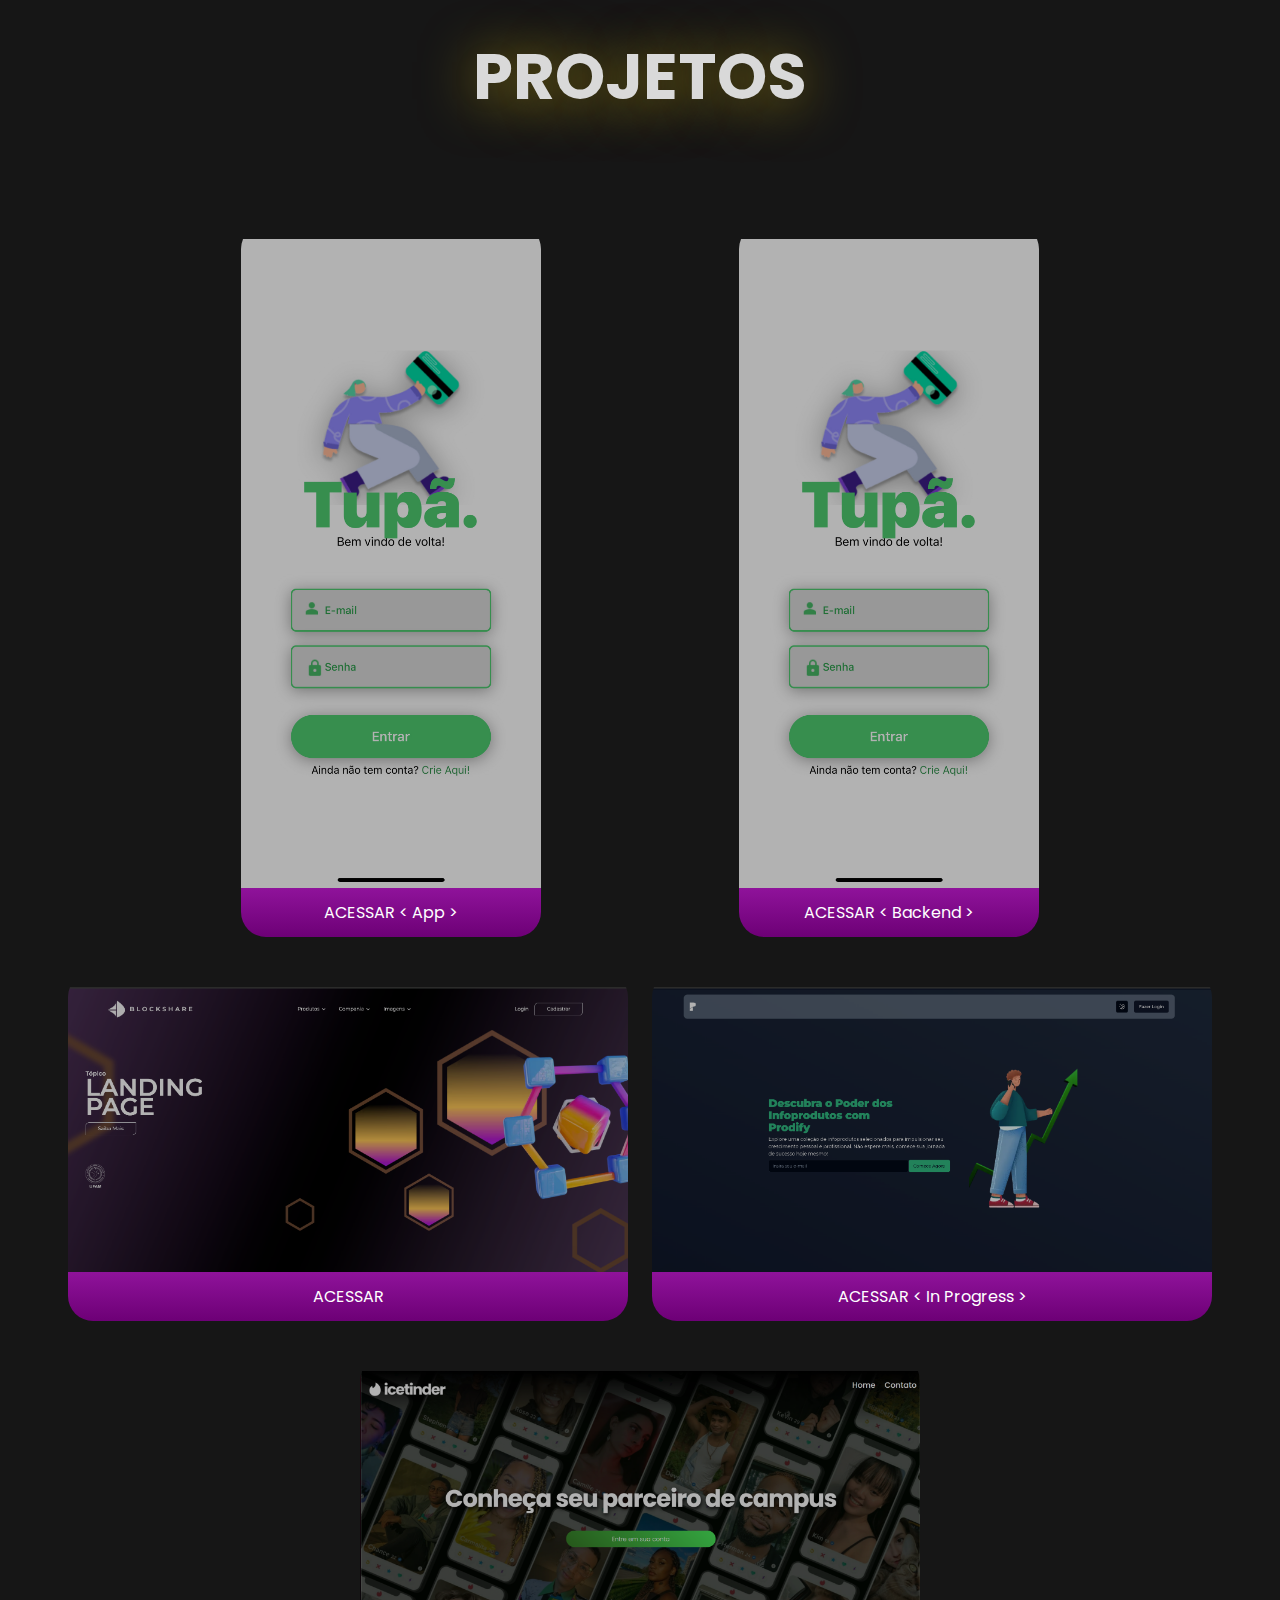
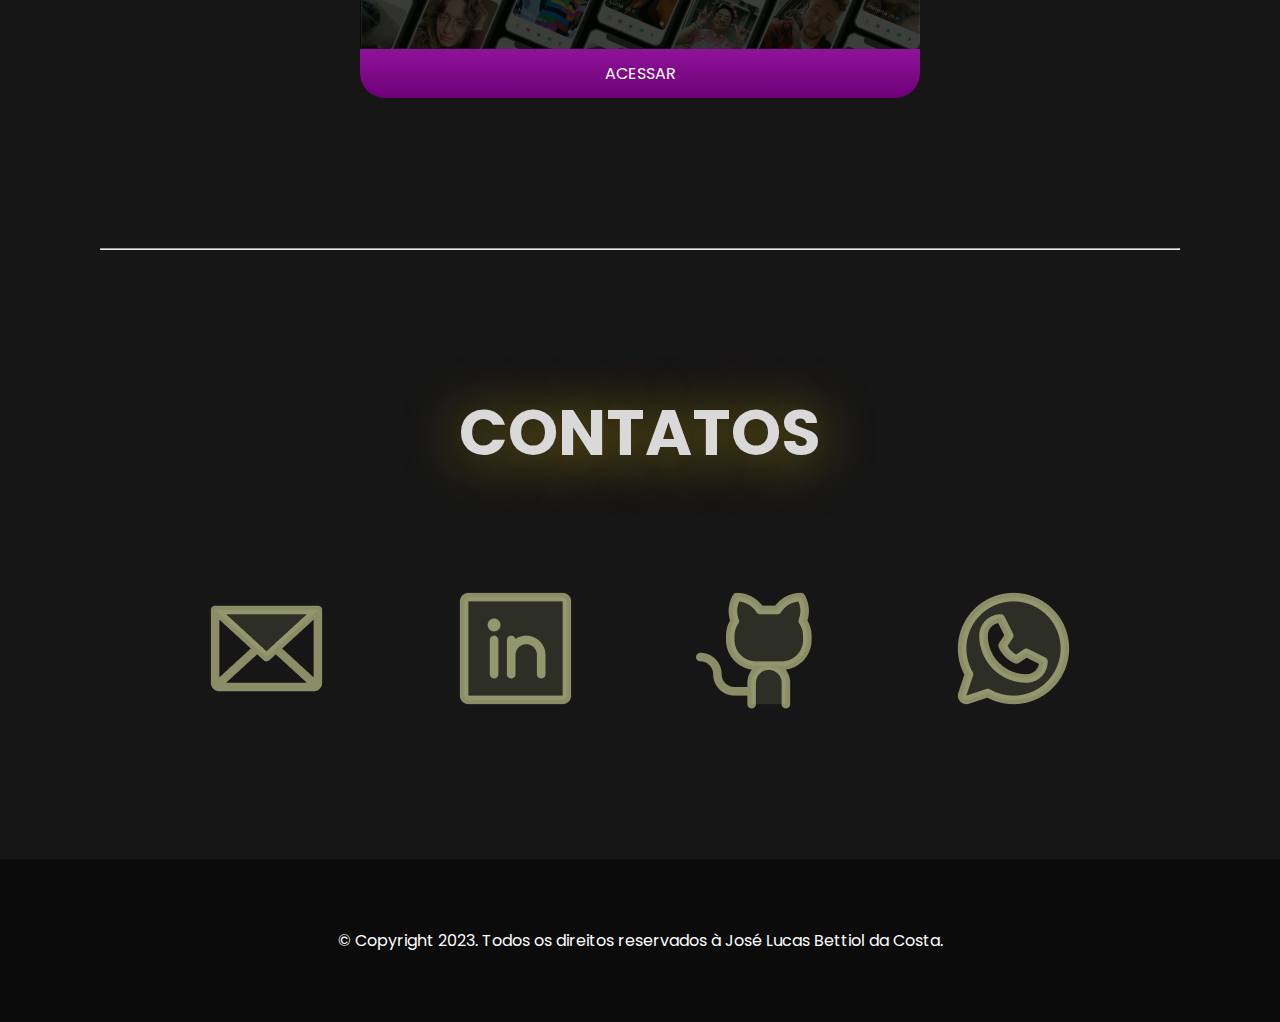
==== commit ca689994: "changes: Assign buttons correctly and change projects" ====
--- a/index.html
+++ b/index.html
@@ -1,5 +1,5 @@
 <!DOCTYPE html>
-<html lang="en">
+<html lang="pt_BR">
 <head>
     <meta charset="UTF-8">
     <meta name="viewport" content="width=device-width, initial-scale=1.0">
@@ -18,15 +18,15 @@
                 <ul>
                     <li><a href="#skills">Skills</a></li>
                     <li><a href="#content">Projetos</a></li>
-                    <li><a href="contatos">Contato</a></li>
+                    <li><a href="#contatos">Contato</a></li>
                 </ul>
             </div>
         </nav>
         <div class="apresentacao">
             <h1>Olá, sou um Desenvolvedor <span>Full-Stack</span></h1>
             <div class="buttons">
-                <button id="saibamais">Saiba Mais</button>
-                <button id="contato">Contato</button>
+                <a href="#skills" id="saibamais">Saiba Mais</a>
+                <a href="#contatos" id="contato">Contato</a>
             </div>
         </div>
     </header>
@@ -36,17 +36,17 @@
                 <div class="card">
                     <img src="/img/Desktop.png" alt="Front-End">
                     <h2>Front-End</h2>
-                    <p>Meus conhecimentos englobam o desenvolvimento front-end, com sólidos conhecimentos em tecnologias essenciais dessa área, como: <br> <strong>HTML, CSS, JavaScript, Vue.js e React.js.</strong></p>
+                    <p>Meus conhecimentos englobam o desenvolvimento front-end, com sólidos conhecimentos em tecnologias essenciais dessa área, como: <br> <strong>HTML, CSS, JavaScript, Typescript e React.js.</strong></p>
                 </div>
                 <div class="card">
                     <img src="/img/Database.png" alt="Back-End">
                     <h2>Back-End</h2>
-                    <p>Na parte do backend eu tenho conhecimento em algumas ferramentas, tais quais: <br><br><strong>Java, Python, NodeJS e PHP com conhecimento também no framework Laravel.</strong></p>
+                    <p>Na parte do backend eu tenho conhecimento em algumas ferramentas, tais quais: <br><br><strong>Javascript, Typescript, NodeJS, Java, Python e PHP.</strong></p>
                 </div>
                 <div class="card">
                     <img src="/img/DeviceMobile.png" alt="Mobile">
                     <h2>Mobile</h2>
-                    <p>Em mobile eu tenho conhecimento em 3 ferramentas: <br><strong> Kotlin (Nativo Android), React Native (Híbrido) e Flutter (Híbrido)</strong>. <br><br>Tendo projetos em todos esses.</p>
+                    <p>Em mobile eu tenho conhecimento em 1 ferramenta: <br><strong> React Native (Híbrido)</strong>. </p>
                 </div>
             </div>
         </section>
@@ -56,24 +56,24 @@
                 <h2 id="titlehead">PROJETOS</h2>
                 <div class="projetos">
                     <div class="projeto">
-                        <img src="/img/projetos/netgi.png" alt="NetGI" class="mobile-app">
-                        <a href="#">ACESSAR</a>
+                        <img src="/img/projetos/Tupa.jpeg" alt="Tupa" class="mobile-app">
+                        <a href="https://github.com/LucasBDC/Tupa-FrontEnd">ACESSAR < App ></a>
                     </div>
                     <div class="projeto">
-                        <img src="/img/projetos/biscoito da sorte.jpeg" alt="NetGI" class="mobile-app">
-                        <a href="#">ACESSAR</a>
+                        <img src="/img/projetos/Tupa.jpeg" alt="Tupa-Backend" class="mobile-app">
+                        <a href="https://github.com/LucasBDC/Backend-Tupa">ACESSAR < Backend ></a>
                     </div>
                     <div class="projeto ">
-                        <img src="/img/projetos/finans.png" alt="NetGI" class="desktop-img">
-                        <a href="#">ACESSAR</a>
+                        <img src="/img/projetos/BlockShare.png" alt="BlockShare" class="desktop-img">
+                        <a href="https://block-share-super.vercel.app/">ACESSAR</a>
                     </div>
                     <div class="projeto">
-                        <img src="/img/projetos/omnisell.png" alt="NetGI" class="desktop-img">
-                        <a href="#">ACESSAR</a>
+                        <img src="/img/projetos/Prodify.png" alt="Prodify" class="desktop-img">
+                        <a href="#">ACESSAR < In Progress ></a>
                     </div>
                     <div class="projeto">
                         <img src="/img/projetos/icetinder.png" alt="NetGI" class="desktop-img">
-                        <a href="#">ACESSAR</a>
+                        <a href="https://github.com/LucasBDC/icetinder">ACESSAR</a>
                     </div>
                 </div>
             </div>
--- a/styles.css
+++ b/styles.css
@@ -1,6 +1,6 @@
 @import url('https://fonts.googleapis.com/css2?family=Poppins:wght@300;500;600;700&display=swap');
 
-*{
+* {
     margin: 0;
     padding: 0;
     font-family: "Poppins", sans-serif;
@@ -9,7 +9,7 @@
     color: #FFF;
 }
 
-header{
+header {
     background: #010101;
     padding-top: 3.0rem;
     display: flex;
@@ -17,22 +17,22 @@
     justify-content: center;
 }
 
-body{
+body {
     background-color: #161616;
 }
 
-nav{
+nav {
     display: flex;
     justify-content: space-around;
     align-items: center;
     flex-wrap: wrap;
 }
 
-main{
-    padding: 0 ;
-}
-
-.logo{
+main {
+    padding: 0;
+}
+
+.logo {
     display: flex;
     color: white;
     color: #FFF;
@@ -42,11 +42,11 @@
     align-items: center;
 }
 
-.logo p{
+.logo p {
     width: 300px;
 }
 
-.links ul{
+.links ul {
     display: flex;
     gap: 2.19rem;
     color: #FFF;
@@ -55,12 +55,12 @@
     font-weight: 600;
 }
 
-.links ul li a{
+.links ul li a {
     color: #FFF;
     text-transform: uppercase;
 }
 
-.apresentacao{
+.apresentacao {
     padding: 133px 0 21px 0;
     display: flex;
     align-items: center;
@@ -70,19 +70,19 @@
     font-size: 2rem;
 }
 
-.apresentacao h1{
+.apresentacao h1 {
     font-weight: 200;
     text-shadow: 0px 4px 50px rgb(255, 215, 16);
     width: 800px;
 }
 
-.apresentacao span{
+.apresentacao span {
     color: rgb(161, 137, 0);
     text-shadow: 0px 4px 50px rgba(255, 217, 16, 0.52);
     text-decoration: underline;
 }
 
-.buttons{
+.buttons {
     display: flex;
     flex-wrap: wrap;
     gap: 45px;
@@ -91,7 +91,7 @@
     justify-content: center;
 }
 
-#saibamais{
+#saibamais {
     cursor: pointer;
     border-radius: 40px;
     background: #D9D9D9;
@@ -102,11 +102,11 @@
     text-align: center;
     text-shadow: 0px 4px 4px rgba(0, 0, 0, 0.25);
     font-size: 32px;
-    font-weight: 600;   
+    font-weight: 600;
     text-transform: uppercase;
 }
 
-#contato{
+#contato {
     cursor: pointer;
     background-color: transparent;
     padding: 0 54px;
@@ -117,17 +117,18 @@
     color: #D9D9D9;
     text-align: center;
     text-shadow: 0px 4px 17px rgba(125, 125, 125, 0.49);
-    font-size: 36px;    
+    font-size: 36px;
     text-transform: uppercase;
     font-weight: 600;
 }
 
-section{
+section {
     display: flex;
     justify-content: center;
     padding: 150px 0 150px 0;
 }
-#skills{
+
+#skills {
     display: flex;
     justify-content: center;
     gap: 100px;
@@ -135,7 +136,7 @@
     flex-wrap: wrap;
 }
 
-.card{
+.card {
     gap: 9px;
     display: flex;
     flex-direction: column;
@@ -159,35 +160,35 @@
     box-shadow: 5px 10px 10px rgba(0, 0, 0, 0.419);
 }
 
-.card p{
+.card p {
     padding: 0 20px;
     text-align: center;
 }
 
-.card:hover{
+.card:hover {
     background-color: #1b1b1b;
 }
 
 /* ------------------------------------------- */
 
-hr{
+hr {
     margin: 0 100px;
 }
 
-article{
+article {
     padding: 135px 0;
     display: flex;
     justify-content: center;
 }
 
-#content{
-    display: flex;
-    flex-direction: column;
-    justify-content: center;
-    align-items: center;
-}
-
-#titlehead{
+#content {
+    display: flex;
+    flex-direction: column;
+    justify-content: center;
+    align-items: center;
+}
+
+#titlehead {
     color: #D9D9D9;
     text-align: center;
     text-shadow: 0px 4px 54px rgba(255, 217, 16, 0.52);
@@ -197,16 +198,16 @@
     padding-bottom: 100px;
 }
 
-.projetos{
+.projetos {
     display: flex;
     justify-content: space-evenly;
     flex-wrap: wrap;
     width: 90%;
     gap: 20px;
-    
-}
-
-.projeto{
+
+}
+
+.projeto {
     padding: 15px 0;
     border-radius: 25px;
     display: flex;
@@ -229,7 +230,7 @@
     cursor: pointer;
 }
 
-.projeto a{
+.projeto a {
     width: 100%;
     padding: 12px 0;
     flex-shrink: 0;
@@ -246,25 +247,25 @@
     text-align: center;
 }
 
-.projeto img:hover{
+.projeto img:hover {
     filter: brightness(1);
 }
 
-.projeto .desktop-img{
+.projeto .desktop-img {
     width: 560px;
 }
 
-.projeto .mobile-app{
+.projeto .mobile-app {
     width: 300px;
 }
 
-#contatos ul{
+#contatos ul {
     display: flex;
     flex-direction: row;
     gap: 112px;
 }
 
-#contatos ul li{
+#contatos ul li {
     transition: .3s ease-in-out;
     -webkit-transition: .3s ease-in-out;
     -moz-transition: .3s ease-in-out;
@@ -272,7 +273,7 @@
     -o-transition: .3s ease-in-out;
 }
 
-#contatos ul li:hover{
+#contatos ul li:hover {
     transform: scale(1.2) rotate(5deg);
     -webkit-transform: scale(1.2) rotate(5deg);
     -moz-transform: scale(1.2) rotate(5deg);
@@ -280,70 +281,82 @@
     -o-transform: scale(1.2) rotate(5deg);
 }
 
-footer{
-    display: flex;
-    justify-content: center;
-    background-color: #0B0B0B;;
-}
-
-footer p{
+footer {
+    display: flex;
+    justify-content: center;
+    background-color: #0B0B0B;
+    ;
+}
+
+footer p {
     padding: 69px;
     text-align: center;
 }
 
 /* Making Responsive */
 
-@media (max-width: 576px){
-    header nav .links{
+@media (max-width: 576px) {
+    header nav .links {
         visibility: hidden;
-        
-    }
-    header nav{
+
+    }
+
+    header nav {
         align-items: center;
     }
-    .apresentacao h1{
+
+    .apresentacao h1 {
         font-size: 2rem;
         width: 300px;
         font-weight: 400;
         margin-bottom: 50px;
     }
-    #contatos ul{
-        flex-direction: column;
-    }
-
-    #titlehead{
+
+    #contatos ul {
+        gap: 30px;
+    }
+
+    #contatos ul li a img {
+        width: 50px;
+    }
+
+    #titlehead {
         font-size: 40px;
     }
-    .projeto .desktop-img{
+
+    .projeto .desktop-img {
         width: 380px;
     }
-    .buttons{
-
+
+    .buttons {
         gap: 30px;
     }
 }
 
-@media (min-width: 576px) and (max-width: 768px){
-    .logo p{
+@media (min-width: 576px) and (max-width: 768px) {
+    .logo p {
         font-size: 30px;
     }
-    .apresentacao h1{
+
+    .apresentacao h1 {
         font-size: 2.8rem;
         width: 600px;
     }
-    #contatos ul{
+
+    #contatos ul {
         gap: 50px;
 
     }
 }
 
-@media (min-width: 768px) and (max-width: 992px){
-  
-    .apresentacao h1{
+@media (min-width: 768px) and (max-width: 992px) {
+
+    .apresentacao h1 {
         font-size: 3.5rem;
         width: 800px;
     }
-    #contatos ul{
+
+    #contatos ul {
         gap: 50px;
 
     }
